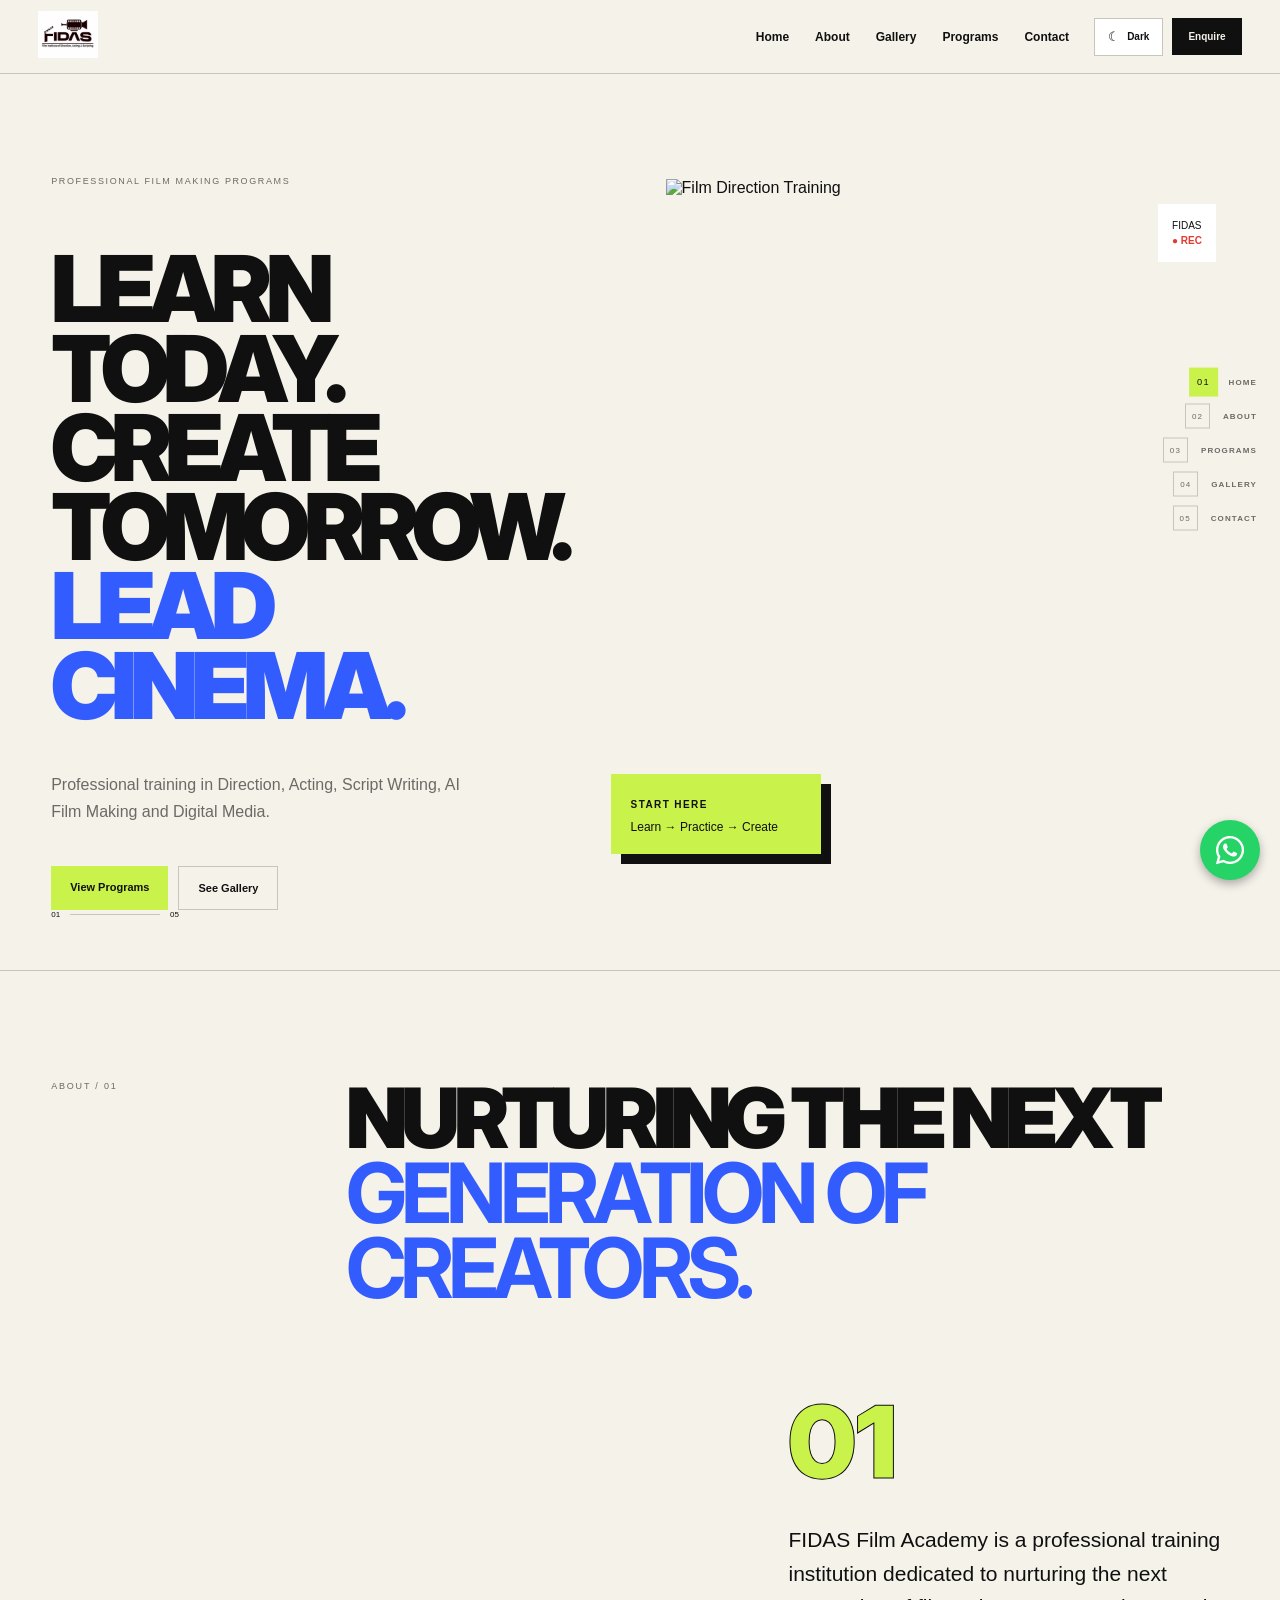
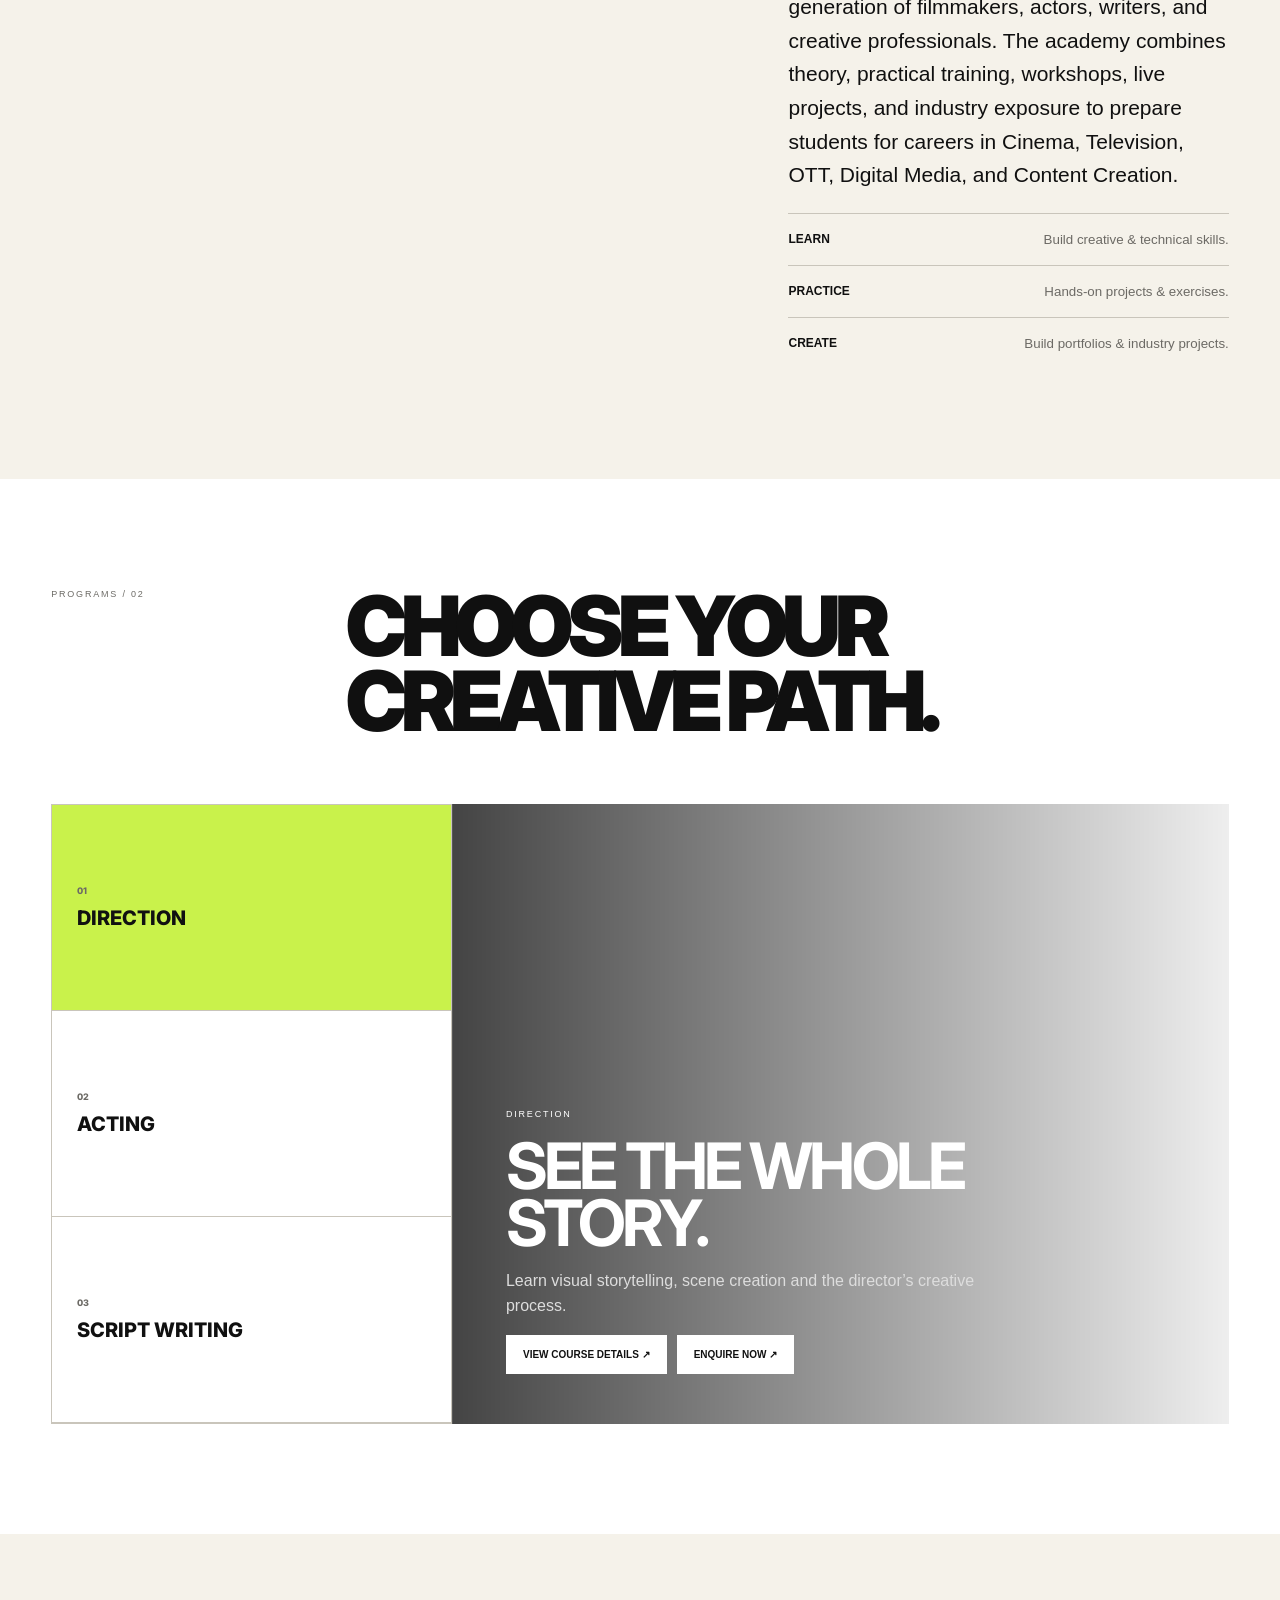
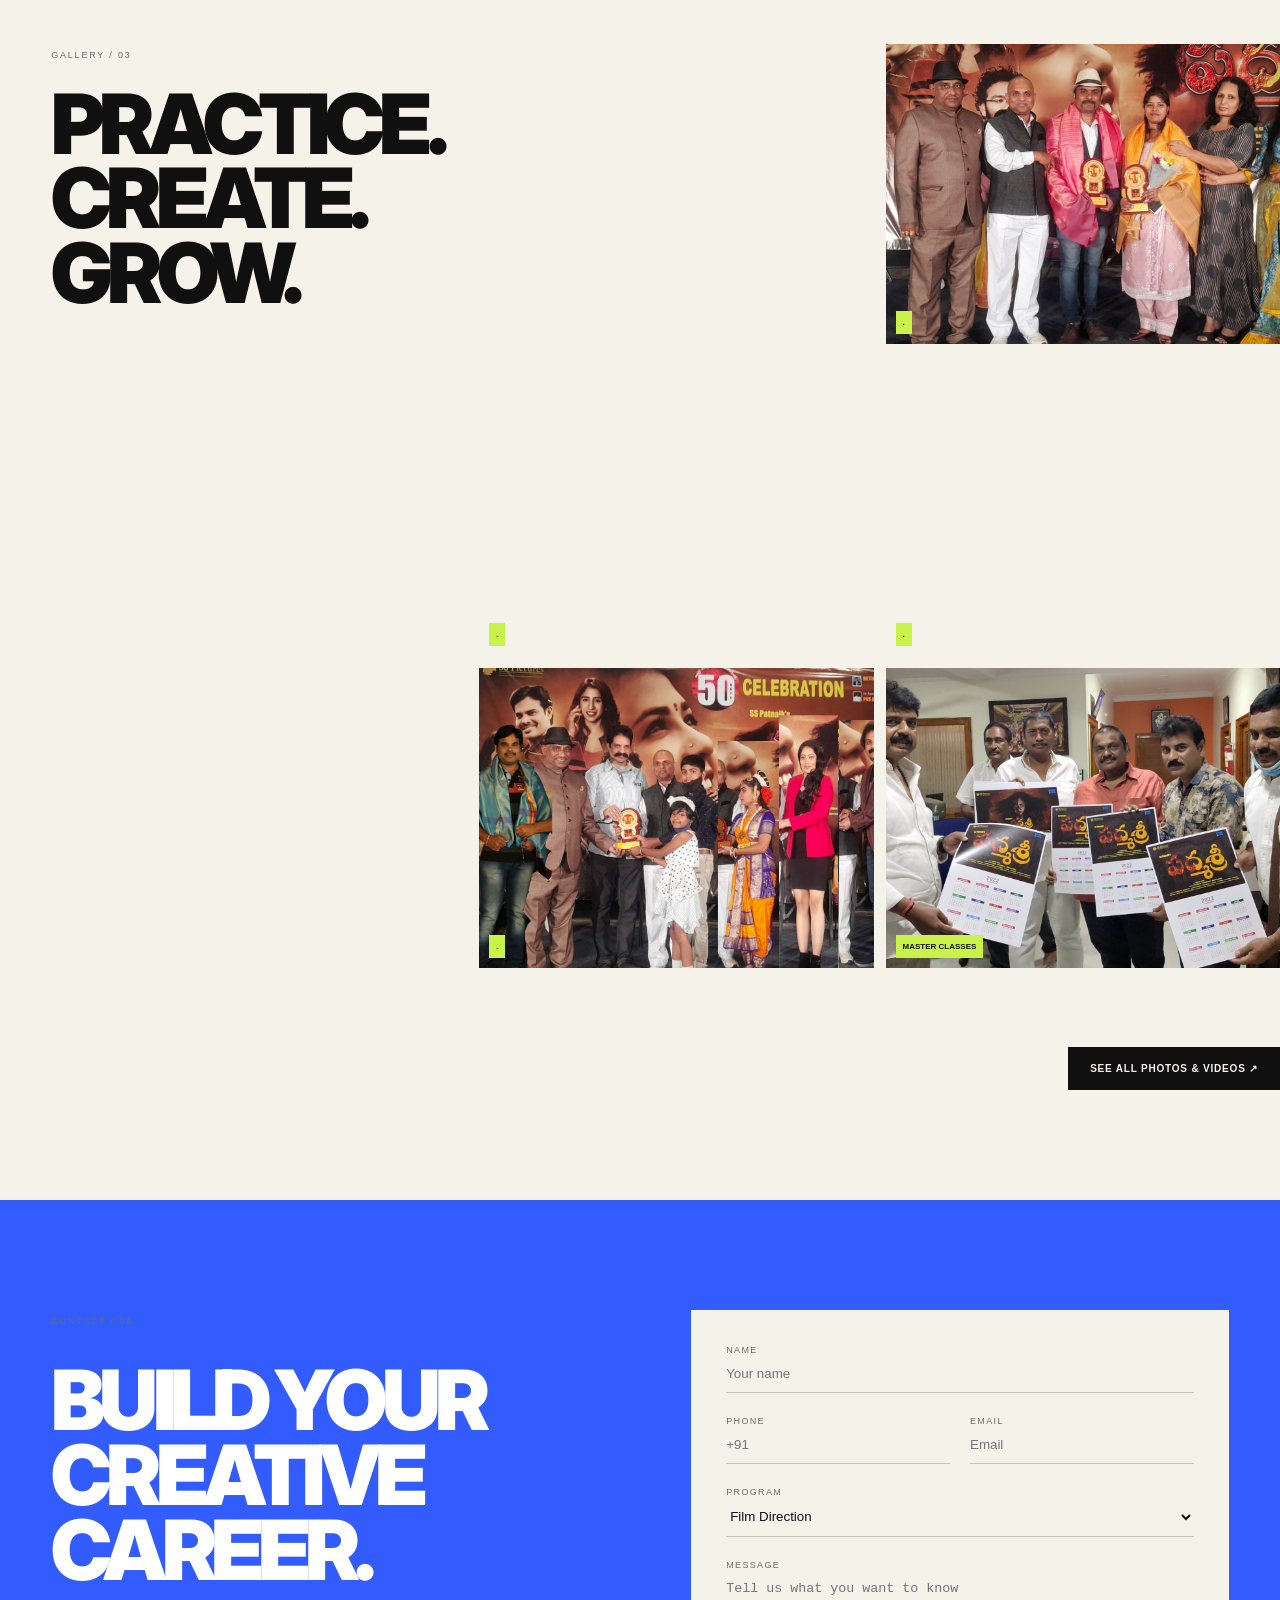
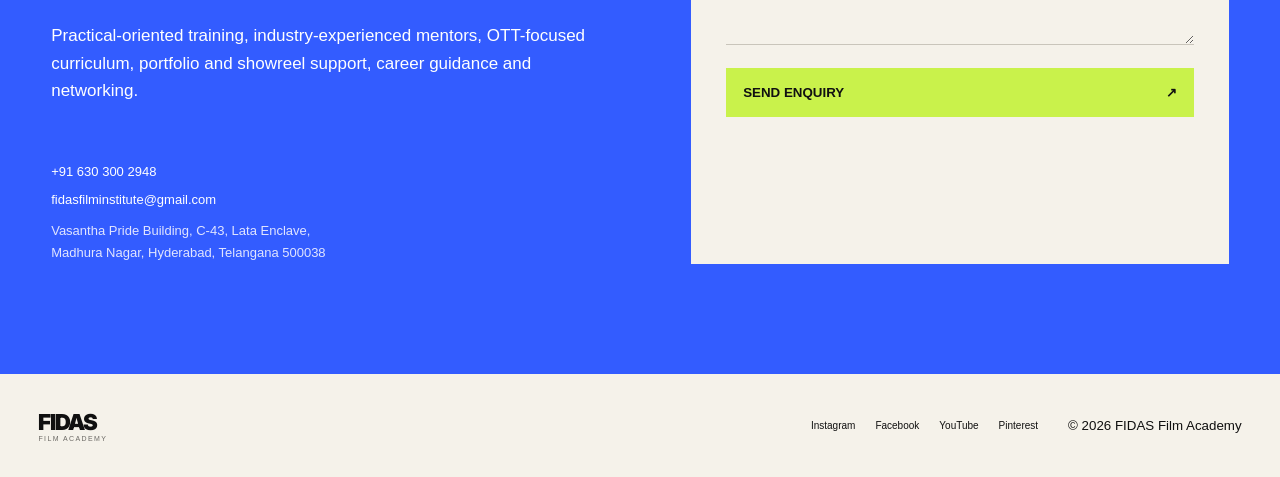
==== index.html @ 0a448991 "Initial commit" ====
<!doctype html>
<html lang="en" data-theme="light">
   <head>
      <meta charset="utf-8">
      <meta name="viewport" content="width=device-width,initial-scale=1">
      <title>FIDAS Film Academy | Professional Film Making Programs</title>
      <link rel="preconnect" href="https://fonts.googleapis.com">
      <link rel="preconnect" href="https://fonts.gstatic.com" crossorigin>
      <link href="https://fonts.googleapis.com/css2?family=Inter:wght@400;500;600;700;800;900&display=swap" rel="stylesheet">
      <link rel="stylesheet" href="style.css">
      <link rel="stylesheet" href="https://cdnjs.cloudflare.com/ajax/libs/font-awesome/6.7.2/css/all.min.css">
   </head>
   <body>
      <div class="scroll-progress" id="scrollProgress"></div>
      <aside class="section-indicator" aria-label="Page sections"><a href="#home" data-section="home"><span>01</span><b>HOME</b></a><a href="#about" data-section="about"><span>02</span><b>ABOUT</b></a><a href="#courses" data-section="courses"><span>03</span><b>PROGRAMS</b></a><a href="#gallery" data-section="gallery"><span>04</span><b>GALLERY</b></a><a href="#contact" data-section="contact"><span>05</span><b>CONTACT</b></a></aside>
      <header>
         <a class="brand" href="#home">
            <img src="./media/logo.jpeg" alt="FIDAS Logo">
         </a>
         <nav><a href="#home">Home</a><a href="#about">About</a><a href="#gallery">Gallery</a><a href="program.html">Programs</a><a href="#contact">Contact</a></nav>
         <div class="actions"><button id="theme"><span id="themeIcon">☾</span><b id="themeText">Dark</b></button><a href="#contact" class="join">Enquire</a><button id="menu">☰</button></div>
      </header>
      <main>
         <section class="hero" id="home">
            <div class="hero-left">
               <div class="tag">PROFESSIONAL FILM MAKING PROGRAMS</div>
               <h1>LEARN TODAY.<br>CREATE TOMORROW.<br><span>LEAD CINEMA.</span></h1>
               <p>Professional training in Direction, Acting, Script Writing, AI Film Making and Digital Media.</p>
               <div class="hero-buttons"><a href="#courses" class="solid">View Programs</a><a href="#gallery" class="outline">See Gallery</a></div>
               <div class="hero-index">
                  <span>01</span>
                  <div></div>
                  <span>05</span>
               </div>
            </div>
            <div class="hero-right">
               <div class="visual-main">
    <img src="./media/g1.jpeg" class="active" alt="Film Direction Training">
    <img src="./media/g2.jpeg" alt="Students Practicing Cinematography">
    <img src="./media/g3.jpeg" alt="FIDAS Film Academy Workshop">
    <img src="./media/g4.jpeg" alt="FIDAS Film Academy Workshop">
    <img src="./media/g5.png" alt="FIDAS Film Academy Workshop">
    <img src="./media/g6.png" alt="FIDAS Film Academy Workshop">
    <img src="./media/g8.jpeg" alt="FIDAS Film Academy Workshop">
    <img src="./media/g9.jpeg" alt="FIDAS Film Academy Workshop">
</div>
               <div class="floating-note"><b>START HERE</b><span>Learn → Practice → Create</span></div>
               <div class="stamp">FIDAS<br><b>● REC</b></div>
            </div>
         </section>
         <section class="about" id="about">
            <div class="about-head">
               <span>ABOUT / 01</span>
               <h2>NURTURING THE NEXT<br><b>GENERATION OF CREATORS.</b></h2>
            </div>
            <div class="about-body">
               <div class="about-img"></div>
               <div class="about-text">
                  <span class="big-num">01</span>
                  <p>FIDAS Film Academy is a professional training institution dedicated to nurturing the next generation of filmmakers, actors, writers, and creative professionals. The academy combines theory, practical training, workshops, live projects, and industry exposure to prepare students for careers in Cinema, Television, OTT, Digital Media, and Content Creation.</p>
                  <div class="principles">
                     <div><b>LEARN</b><small>Build creative & technical skills.</small></div>
                     <div><b>PRACTICE</b><small>Hands-on projects & exercises.</small></div>
                     <div><b>CREATE</b><small>Build portfolios & industry projects.</small></div>
                  </div>
               </div>
            </div>
         </section>
         <section class="courses" id="courses">
            <div class="course-title">
               <span>PROGRAMS / 02</span>
               <h2>CHOOSE YOUR<br>CREATIVE PATH.</h2>
            </div>
            <div class="course-stage">
               <div class="course-nav"><button class="active" data-course="dir"><span>01</span>DIRECTION</button><button data-course="act"><span>02</span>ACTING</button><button data-course="scr"><span>03</span>SCRIPT WRITING</button></div>
               <div class="course-view dir" id="courseView">
                  <div class="course-info">
                     <span id="courseLabel">DIRECTION</span>
                     <h3 id="courseHeadline">SEE THE WHOLE<br>STORY.</h3>
                     <p id="courseCopy">Learn visual storytelling, scene creation and the director’s creative process.</p>
                     <div class="course-actions"><a id="detailsBtn" href="program.html?course=dir">VIEW COURSE DETAILS ↗</a><a href="#contact">ENQUIRE NOW ↗</a></div>
                  </div>
               </div>
            </div>
         </section>
         <section class="gallery" id="gallery">
            <div class="gallery-head">
               <span>GALLERY / 03</span>
               <h2>PRACTICE.<br>CREATE.<br>GROW.</h2>
            </div>
            <div class="gallery-grid"><a class="g g1" href="gallery.html#live-practicals"><span>.</span></a><a class="g g2" href="gallery.html#camera-exercises"><span>.</span></a><a class="g g3" href="gallery.html#short-film"><span>.</span></a><a class="g g4" href="gallery.html#storyboarding"><span>.</span></a><a class="g g5" href="gallery.html#master-classes"><span>MASTER CLASSES</span></a></div>
            <div class="gallery-seeall"><a href="gallery.html">SEE ALL PHOTOS & VIDEOS ↗</a></div>
         </section>
         <section class="contact" id="contact">
            <div class="contact-left">
               <span>CONTACT / 04</span>
               <h2>BUILD YOUR<br>CREATIVE CAREER.</h2>
               <p>Practical-oriented training, industry-experienced mentors, OTT-focused curriculum, portfolio and showreel support, career guidance and networking.</p>
               <div class="contact-data">
                  <a href="tel:+916303002948">+91 630 300 2948</a><a href="mailto:fidasfilminstitute@gmail.com">fidasfilminstitute@gmail.com</a>
                  <address>Vasantha Pride Building, C-43, Lata Enclave,<br>Madhura Nagar, Hyderabad, Telangana 500038</address>
               </div>
            </div>
            <div class="form-card">
               <form id="form">
                  <label>NAME<input name="name" required placeholder="Your name"></label>
                  <div class="row">
                     <label>PHONE<input name="phone" required placeholder="+91"></label>
                     <label>EMAIL<input name="email" type="email" required placeholder="Email"></label></div>
                  <label>
                     PROGRAM
                     <select name="course">
                        <option>Film Direction</option>
                        <option>Acting</option>
                        <option>Script Writing</option>
                        <option>AI Film Making</option>
                     </select>
                  </label>
                  <label>MESSAGE<textarea name="message" placeholder="Tell us what you want to know"></textarea>
                  </label><button>SEND ENQUIRY <span>↗</span></button>
               </form>
            </div>
         </section>
      </main>
      <footer>
         <div class="brand"><span>FIDAS</span><small>FILM ACADEMY</small></div>
         <div class="social"><a target="_blank" href="https://www.instagram.com/fidasfilminstitute/">Instagram</a><a target="_blank" href="https://www.facebook.com/fidasfilminstitute">Facebook</a><a target="_blank" href="https://www.youtube.com/@fidasfilminstitute">YouTube</a><a target="_blank" href="https://in.pinterest.com/fidasfilmacademy/">Pinterest</a></div>
         <small>© 2026 FIDAS Film Academy</small>
      </footer>
      <a class="wa"
   target="_blank"
   href="https://wa.me/916303002948?text=Hi%20FIDAS%20Film%20Institute%2C%20I%20would%20like%20to%20know%20more%20about%20your%20courses.">
    <i class="fa-brands fa-whatsapp"></i>
</a>
      <div class="course-modal" id="courseModal">
         <div class="course-modal-card">
            <button class="course-modal-close" type="button">×</button>
            <div class="course-modal-head">
               <span id="modalProgram">FLAGSHIP PROGRAM</span>
               <h3 id="modalTitle">Professional Certificate Course in Film Direction</h3>
            </div>
            <div class="course-detail-grid">
               <div>
                  <h4>COURSE HIGHLIGHTS</h4>
                  <ul id="modalHighlights"></ul>
               </div>
               <div>
                  <h4>SKILLS COVERED</h4>
                  <ul id="modalSkills"></ul>
               </div>
               <div>
                  <h4>CAREER OPPORTUNITIES</h4>
                  <ul id="modalCareers"></ul>
               </div>
            </div>
         </div>
      </div>
      <div class="lightbox">
         <button>×</button>
         <div></div>
      </div>
      <script src="app.js"></script>
   </body>
</html>

<div class="course-modal" id="courseModal">
   <div class="course-modal-card">
      <button class="course-modal-close" type="button">×</button>
      <div class="course-modal-head">
         <span id="modalProgram">FLAGSHIP PROGRAM</span>
         <h3 id="modalTitle">Professional Certificate Course in Film Direction</h3>
      </div>
      <div class="course-detail-grid">
         <div>
            <h4>COURSE HIGHLIGHTS</h4>
            <ul id="modalHighlights"></ul>
         </div>
         <div>
            <h4>SKILLS COVERED</h4>
            <ul id="modalSkills"></ul>
         </div>
         <div>
            <h4>CAREER OPPORTUNITIES</h4>
            <ul id="modalCareers"></ul>
         </div>
      </div>
   </div>
</div>
<div class="lightbox">
   <button>×</button>
   <div></div>
</div>
<script src="app.js"></script></body></html>
---- style.css ----
:root {
	--bg: #f5f2ea;
	--card: #fff;
	--ink: #101010;
	--soft: #6c6a65;
	--line: #c9c5bb;
	--lime: #c9f24b;
	--blue: #335cff;
	--shadow: #0002
}

html[data-theme="dark"] {
	--bg: #0c0d10;
	--card: #17191e;
	--ink: #f5f3ed;
	--soft: #a3a6ae;
	--line: #353840;
	--lime: #c9f24b;
	--blue: #7390ff;
	--shadow: #0008
}

* {
	box-sizing: border-box
}

html {
	scroll-behavior: smooth
}

body {
	margin: 0;
	background: var(--bg);
	color: var(--ink);
	font-family: Inter, sans-serif;
	transition: .35s
}

a {
	color: inherit;
	text-decoration: none
}

header {
	height: 74px;
	position: fixed;
	z-index: 30;
	top: 0;
	left: 0;
	right: 0;
	display: flex;
	align-items: center;
	padding: 0 3vw;
	background: var(--bg);
	border-bottom: 1px solid var(--line)
}

.brand span {
	font-weight: 900;
	font-size: 22px;
	letter-spacing: -.06em
}

.brand small {
	display: block;
	font-size: 7px;
	letter-spacing: .2em;
	color: var(--soft)
}

nav {
	margin-left: auto;
	display: flex;
	gap: 26px;
	font-size: 12px;
	font-weight: 600
}

.actions {
	margin-left: 25px;
	display: flex;
	gap: 9px;
	align-items: center
}

#theme {
	height: 38px;
	padding: 0 13px;
	border: 1px solid var(--line);
	background: var(--card);
	color: var(--ink);
	display: flex;
	gap: 7px;
	align-items: center;
	cursor: pointer
}

#theme b {
	font-size: 10px
}

.join {
	background: var(--ink);
	color: var(--bg);
	padding: 13px 16px;
	font-size: 10px;
	font-weight: 800
}

#menu {
	display: none
}

.hero {
	padding-top: 74px;
	min-height: 100vh;
	display: grid;
	grid-template-columns: 52% 48%
}

.hero-left {
	padding: 8vw 4vw 4vw;
	display: flex;
	flex-direction: column
}

.tag {
	font-size: 9px;
	letter-spacing: .18em;
	color: var(--soft)
}

.hero h1 {
	font-size: clamp(60px, 7.2vw, 116px);
	line-height: .86;
	letter-spacing: -.075em;
	margin: 7vh 0 30px;
	font-weight: 900
}

.hero h1 span {
	color: var(--blue)
}

.hero-left>p {
	font-size: 16px;
	color: var(--soft);
	max-width: 430px;
	line-height: 1.7
}

.hero-buttons {
	display: flex;
	gap: 10px;
	margin-top: 25px
}

.solid,
.outline {
	padding: 15px 19px;
	font-size: 11px;
	font-weight: 800
}

.solid {
	background: var(--lime);
	color: #111
}

.outline {
	border: 1px solid var(--line)
}

.hero-index {
	margin-top: auto;
	display: flex;
	align-items: center;
	gap: 10px;
	font-size: 8px
}

.hero-index div {
	height: 1px;
	width: 90px;
	background: var(--line)
}

.hero-right {
	position: relative;
	padding: 105px 3vw 3vw 0
}

.visual-main{
    position:relative;
    height:100%;
    min-height:620px;
    overflow:hidden;
}

.visual-main img{
    position:absolute;
    inset:0;
    width:100%;
    height:100%;
    object-fit:cover;

    opacity:0;
    transition:opacity 0.5s ease;

    transform:scale(1);
}

.visual-main img.active{
    opacity:1;
    animation:zoom 0.5s linear;
}

@keyframes zoom{
    from{
        transform:scale(1);
    }
    to{
        transform:scale(1);
    }
}

.floating-note {
	position: absolute;
	left: -55px;
	bottom: 13%;
	width: 210px;
	padding: 20px;
	background: var(--lime);
	color: #111;
	box-shadow: 10px 10px 0 var(--ink)
}

.floating-note b {
	font-size: 10px;
	letter-spacing: .14em
}

.floating-note span {
	display: block;
	font-size: 12px;
	margin-top: 8px
}

.stamp {
	position: absolute;
	right: 5vw;
	top: 130px;
	background: var(--card);
	padding: 14px;
	font-size: 10px;
	line-height: 1.5
}

.stamp b {
	color: #e23b2f
}

.about,
.courses,
.gallery,
.contact {
	padding: 110px 4vw
}

.about {
	border-top: 1px solid var(--line)
}

.about-head {
	display: grid;
	grid-template-columns: 25% 75%;
	align-items: start
}

.about-head>span,
.course-title>span,
.gallery-head>span,
.contact-left>span {
	font-size: 9px;
	letter-spacing: .2em;
	color: var(--soft)
}

.about h2,
.course-title h2,
.gallery h2,
.contact h2 {
	font-size: clamp(52px, 6.5vw, 98px);
	line-height: .9;
	letter-spacing: -.07em;
	margin: 0;
	font-weight: 900
}

.about h2 b {
	color: var(--blue)
}

.about-body {
	display: grid;
	grid-template-columns: 1.2fr .8fr;
	gap: 6vw;
	margin-top: 75px
}

.about-img {
	height: 560px;
	background: url("https://images.unsplash.com/photo-1492619375914-88005aa9e8fb?auto=format&fit=crop&w=1300&q=85") center/cover
}

.about-text {
	display: flex;
	flex-direction: column
}

.big-num {
	font-size: 100px;
	font-weight: 900;
	color: var(--lime);
	-webkit-text-stroke: 1px var(--ink)
}

.about-text>p {
	font-size: 21px;
	line-height: 1.6
}

.principles {
	margin-top: auto
}

.principles div {
	padding: 18px 0;
	border-top: 1px solid var(--line);
	display: flex;
	justify-content: space-between
}

.principles b {
	font-size: 12px
}

.principles small {
	color: var(--soft)
}

.courses {
	background: var(--card)
}

.course-title {
	display: grid;
	grid-template-columns: 25% 75%;
	margin-bottom: 65px
}

.course-stage {
	display: grid;
	grid-template-columns: 34% 66%;
	min-height: 620px
}

.course-nav {
	display: flex;
	flex-direction: column;
	border: 1px solid var(--line)
}

.course-nav button {
	flex: 1;
	border: 0;
	border-bottom: 1px solid var(--line);
	background: transparent;
	color: var(--ink);
	text-align: left;
	padding: 25px;
	font-weight: 800;
	font-size: 20px;
	cursor: pointer
}

.course-nav button span {
	display: block;
	font-size: 9px;
	color: var(--soft);
	margin-bottom: 10px
}

.course-nav button.active {
	background: var(--lime);
	color: #111
}

.course-view {
	position: relative;
	background-size: cover;
	background-position: center;
	transition: .4s
}

.course-view.dir {
	background-image: linear-gradient(90deg, #000b, #0001), url("https://images.unsplash.com/photo-1489599849927-2ee91cede3ba?auto=format&fit=crop&w=1300&q=85")
}

.course-view.act {
	background-image: linear-gradient(90deg, #000b, #0001), url("https://images.unsplash.com/photo-1507676184212-d03ab07a01bf?auto=format&fit=crop&w=1300&q=85")
}

.course-view.scr {
	background-image: linear-gradient(90deg, #000b, #0001), url("https://images.unsplash.com/photo-1455390582262-044cdead277a?auto=format&fit=crop&w=1300&q=85")
}

.course-info {
	position: absolute;
	left: 7%;
	bottom: 8%;
	color: white;
	max-width: 520px
}

.course-info>span {
	font-size: 9px;
	letter-spacing: .2em
}

.course-info h3 {
	font-size: clamp(45px, 5vw, 78px);
	line-height: .9;
	letter-spacing: -.06em;
	margin: 16px 0
}

.course-info p {
	line-height: 1.6;
	color: #ddd
}

.course-info a {
	display: inline-block;
	margin-top: 15px;
	background: white;
	color: #111;
	padding: 14px 17px;
	font-size: 10px;
	font-weight: 800
}

.gallery {
	display: grid;
	grid-template-columns: 32% 68%;
	gap: 4vw
}

.gallery-head {
	position: sticky;
	top: 110px;
	align-self: start
}

.gallery h2 {
	margin: 25px 0
}

.gallery-grid {
	display: grid;
	grid-template-columns: 1fr 1fr;
	grid-auto-rows: 300px;
	gap: 12px
}

.g {
	border: 0;
	background-size: cover;
	background-position: center;
	position: relative;
	cursor: pointer
}

.g span {
	position: absolute;
	bottom: 10px;
	left: 10px;
	background: var(--lime);
	color: #111;
	padding: 7px;
	font-size: 8px;
	font-weight: 800
}

.g1 {
	grid-row: span 2;
	background-image: url("./media/g1.jpeg")
}

.g2 {
	background-image: url("./media/g2.jpeg")
}

.g3 {
	background-image: url("./media/g3.jpeg")
}

.g4 {
	background-image: url("./media/g4.jpeg")
}

.g5 {
	background-image: url("./media/g5.png")
}
.g6 {
	background-image: url("./media/g6.png")
}
.g7 {
	background-image: url("./media/g7.png")
}
.g8 {
	background-image: url("./media/g8.jpeg")
}
.g9 {
	background-image: url("./media/g9.jpeg")
}
.g10 {
	background-image: url("./media/g10.jpeg")
}

.contact {
	display: grid;
	grid-template-columns: 1fr 1fr;
	gap: 8vw;
	background: var(--blue);
	color: white
}

.contact h2 {
	margin: 35px 0
}

.contact-left>p {
	font-size: 17px;
	line-height: 1.6
}

.contact-data {
	display: grid;
	gap: 13px;
	margin-top: 60px;
	font-size: 13px
}

.contact-data address {
	font-style: normal;
	line-height: 1.7;
	color: #e1e5ff
}

.form-card {
	background: var(--bg);
	color: var(--ink);
	padding: 35px
}

.form-card form {
	display: grid;
	gap: 23px
}

.form-card label {
	font-size: 9px;
	letter-spacing: .15em;
	color: var(--soft)
}

input,
select,
textarea {
	display: block;
	width: 100%;
	border: 0;
	border-bottom: 1px solid var(--line);
	background: transparent;
	color: var(--ink);
	padding: 11px 0;
	outline: none
}

select option {
	color: #111
}

textarea {
	height: 75px
}

.row {
	display: grid;
	grid-template-columns: 1fr 1fr;
	gap: 20px
}

form button {
	border: 0;
	background: var(--lime);
	color: #111;
	padding: 17px;
	text-align: left;
	font-weight: 800;
	display: flex;
	justify-content: space-between
}

footer {
	padding: 35px 3vw;
	display: grid;
	grid-template-columns: 1fr auto auto;
	align-items: center;
	gap: 30px
}

.social {
	display: flex;
	gap: 20px;
	font-size: 10px
}

.wa {
	position: fixed;
	right: 18px;
	bottom: 18px;
	background: #25d366;
	color: #07180d;
	padding: 14px 18px;
	font-size: 10px;
	font-weight: 800;
	z-index: 40
}

.lightbox {
	display: none;
	position: fixed;
	inset: 0;
	background: #000e;
	z-index: 60;
	place-items: center
}

.lightbox.open {
	display: grid
}

.lightbox div {
	width: 88vw;
	height: 82vh;
	background-size: contain;
	background-repeat: no-repeat;
	background-position: center
}

.lightbox button {
	position: absolute;
	right: 25px;
	top: 15px;
	background: none;
	border: 0;
	color: white;
	font-size: 40px
}

@media(max-width:850px) {
	header {
		height: 66px
	}

	nav {
		display: none;
		position: absolute;
		top: 66px;
		left: 0;
		right: 0;
		background: var(--bg);
		padding: 25px;
		flex-direction: column
	}

	nav.open {
		display: flex
	}

	.join {
		display: none
	}

	#menu {
		display: block;
		border: 0;
		background: none;
		color: var(--ink);
		font-size: 20px
	}

	.hero {
		grid-template-columns: 1fr;
		padding-top: 66px
	}

	.hero-left {
		min-height: 650px;
		padding: 110px 6vw 50px
	}

	.hero-right {
		padding: 0 6vw 70px
	}

	.visual-main {
		min-height: 520px
	}

	.floating-note {
		left: 2vw
	}

	.about,
	.courses,
	.gallery,
	.contact {
		padding: 85px 6vw
	}

	.about-head,
	.course-title {
		grid-template-columns: 1fr;
		gap: 25px
	}

	.about-body {
		grid-template-columns: 1fr
	}

	.about-img {
		height: 430px
	}

	.course-stage {
		grid-template-columns: 1fr
	}

	.course-nav {
		flex-direction: row
	}

	.course-nav button {
		font-size: 12px;
		padding: 15px
	}

	.course-view {
		min-height: 550px
	}

	.gallery {
		grid-template-columns: 1fr
	}

	.gallery-head {
		position: static
	}

	.gallery-grid {
		grid-auto-rows: 230px
	}

	.contact {
		grid-template-columns: 1fr
	}

	.row {
		grid-template-columns: 1fr
	}

	footer {
		grid-template-columns: 1fr
	}

	.social {
		flex-wrap: wrap
	}

	#theme b {
		display: none
	}
}

.course-actions {
	display: flex;
	gap: 10px;
	flex-wrap: wrap;
	margin-top: 15px
}

.course-info .course-actions a,
.course-actions button {
	display: inline-block;
	margin-top: 0;
	background: white;
	color: #111;
	padding: 14px 17px;
	font-size: 10px;
	font-weight: 800;
	border: 0;
	cursor: pointer;
	font-family: inherit
}

.course-actions button {
	background: var(--lime)
}

.course-modal {
	display: none;
	position: fixed;
	inset: 0;
	background: #000c;
	z-index: 80;
	padding: 5vh 5vw;
	overflow: auto
}

.course-modal.open {
	display: grid;
	place-items: center
}

.course-modal-card {
	width: min(1100px, 100%);
	background: var(--card);
	color: var(--ink);
	position: relative;
	padding: 48px;
	box-shadow: 0 24px 80px #0006
}

.course-modal-close {
	position: absolute;
	right: 22px;
	top: 14px;
	border: 0;
	background: none;
	color: var(--ink);
	font-size: 34px;
	cursor: pointer
}

.course-modal-head span {
	font-size: 9px;
	letter-spacing: .2em;
	color: var(--soft)
}

.course-modal-head h3 {
	font-size: clamp(30px, 4vw, 56px);
	line-height: 1;
	letter-spacing: -.05em;
	margin: 14px 0 35px;
	max-width: 850px
}

.course-detail-grid {
	display: grid;
	grid-template-columns: 1.2fr .8fr .8fr;
	gap: 30px
}

.course-detail-grid>div {
	border-top: 1px solid var(--line);
	padding-top: 18px
}

.course-detail-grid h4 {
	font-size: 11px;
	letter-spacing: .15em;
	margin: 0 0 16px
}

.course-detail-grid ul {
	margin: 0;
	padding-left: 18px;
	color: var(--soft);
	font-size: 13px;
	line-height: 1.8
}

.course-detail-grid li::marker {
	color: var(--blue)
}

@media(max-width:850px) {
	.course-modal {
		padding: 3vh 4vw
	}

	.course-modal-card {
		padding: 35px 22px
	}

	.course-detail-grid {
		grid-template-columns: 1fr
	}

	.course-modal-head h3 {
		padding-right: 20px
	}

	.course-actions {
		flex-direction: column;
		align-items: flex-start
	}
}

/* Enhanced navigation, typography and interaction */
body {
	font-family: "Century Gothic", CenturyGothic, AppleGothic, sans-serif
}

h1,
h2,
h3,
.brand span,
.course-nav button,
.big-num {
	font-family: Inter, sans-serif
}

.scroll-progress {
	position: fixed;
	top: 73px;
	left: 0;
	right: 0;
	height: 3px;
	background: var(--blue);
	transform: scaleX(0);
	transform-origin: left;
	z-index: 55;
	transition: transform .08s linear
}

.section-indicator {
	position: fixed;
	right: 18px;
	top: 50%;
	transform: translateY(-50%);
	z-index: 45;
	display: grid;
	gap: 9px
}

.section-indicator a {
	display: flex;
	align-items: center;
	justify-content: flex-end;
	gap: 8px;
	font-size: 8px;
	letter-spacing: .14em;
	color: var(--soft);
	transition: .3s
}

.section-indicator a span {
	width: 25px;
	height: 25px;
	border: 1px solid var(--line);
	display: grid;
	place-items: center;
	background: var(--bg);
	transition: .3s
}

.section-indicator a b {
	opacity: 0;
	transform: translateX(8px);
	transition: .3s;
	background: var(--bg);
	padding: 5px
}

.section-indicator a:hover b,
.section-indicator a.active b {
	opacity: 1;
	transform: none
}

.section-indicator a.active span {
	background: var(--lime);
	color: #111;
	border-color: var(--lime);
	transform: scale(1.15)
}

.course-nav button,
.principles div,
.g,
.form-card {
	transition: transform .35s ease, box-shadow .35s ease, border-color .35s ease
}

.course-nav button:hover {
	transform: translateX(8px);
	background: var(--card);
	box-shadow: 8px 8px 0 var(--lime)
}

.principles div:hover {
	transform: translateX(10px);
	padding-left: 12px;
	border-color: var(--blue)
}

.g {
	overflow: hidden;
	position: relative
}

.g:before {
	content: "";
	position: absolute;
	inset: 0;
	background: linear-gradient(120deg, transparent 30%, #fff3 50%, transparent 70%);
	transform: translateX(-120%);
	transition: .7s
}

.g:hover:before {
	transform: translateX(120%)
}

.g:hover {
	transform: translateY(-8px) scale(1.015);
	box-shadow: 0 24px 45px var(--shadow)
}

.g span {
	transition: .3s
}

.g:hover span {
	transform: translateY(-5px)
}

.course-view {
	overflow: hidden
}

.course-view:after {
	content: "";
	position: absolute;
	inset: 0;
	border: 1px solid transparent;
	pointer-events: none;
	transition: .4s
}

.course-view:hover:after {
	inset: 12px;
	border-color: #ffffff66
}

.form-card:hover {
	transform: translateY(-6px);
	box-shadow: 18px 18px 0 #0002
}

@media(max-width:850px) {
	.section-indicator {
		display: none
	}

	.scroll-progress {
		top: 65px
	}
}

.gallery-seeall {
	grid-column: 2;
	margin-top: 28px;
	display: flex;
	justify-content: flex-end
}

.gallery-seeall a {
	background: var(--ink);
	color: var(--bg);
	padding: 16px 22px;
	font-size: 10px;
	font-weight: 800;
	letter-spacing: .08em;
	transition: .3s
}

.gallery-seeall a:hover {
	transform: translateY(-5px);
	box-shadow: 9px 9px 0 var(--lime)
}

@media(max-width:850px) {
	.gallery-seeall {
		grid-column: 1;
		justify-content: flex-start
	}
}
.wa {
    position: fixed;
    bottom: 20px;
    right: 20px;
    width: 60px;
    height: 60px;
    background: #25D366;
    color: #fff;
    border-radius: 50%;
    display: flex;
    align-items: center;
    justify-content: center;
    font-size: 32px;
    text-decoration: none;
    box-shadow: 0 4px 10px rgba(0,0,0,.3);
    z-index: 9999;
    transition: .3s;
}

.wa:hover {
    transform: scale(1.1);
    background: #1ebe5d;
}
.brand img{
    width: 60px;      /* Adjust as needed */
    height: 60px;
    object-fit: contain;
}
.video-slider{
    display:flex;
    gap:24px;
    overflow-x:auto;
    scroll-snap-type:x mandatory;
    padding:10px 0;
    scrollbar-width:none;
}

.video-slider::-webkit-scrollbar{
    display:none;
}

.video-slider video{
    flex:0 0 380px;
    height:230px;
    border-radius:18px;
    object-fit:cover;
    scroll-snap-align:center;
    cursor:pointer;
    box-shadow:0 15px 35px rgba(0,0,0,.2);
}
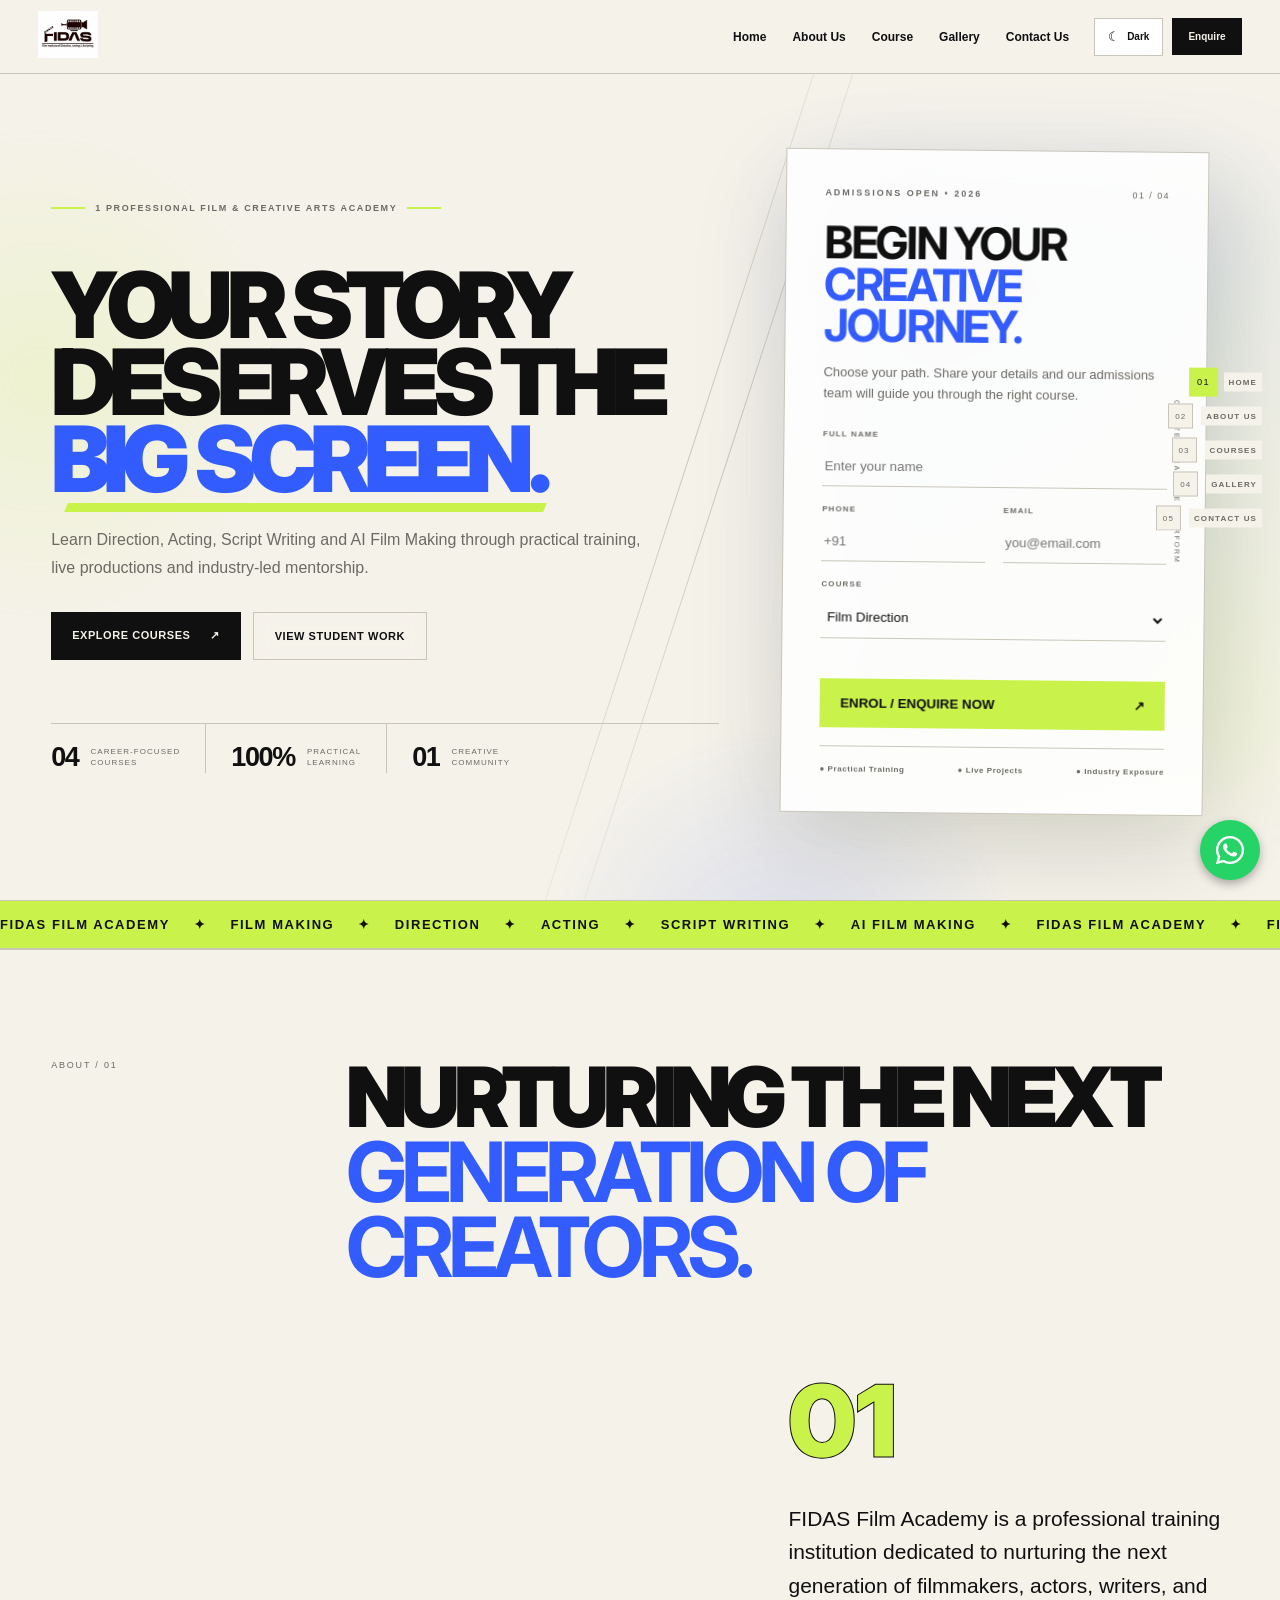
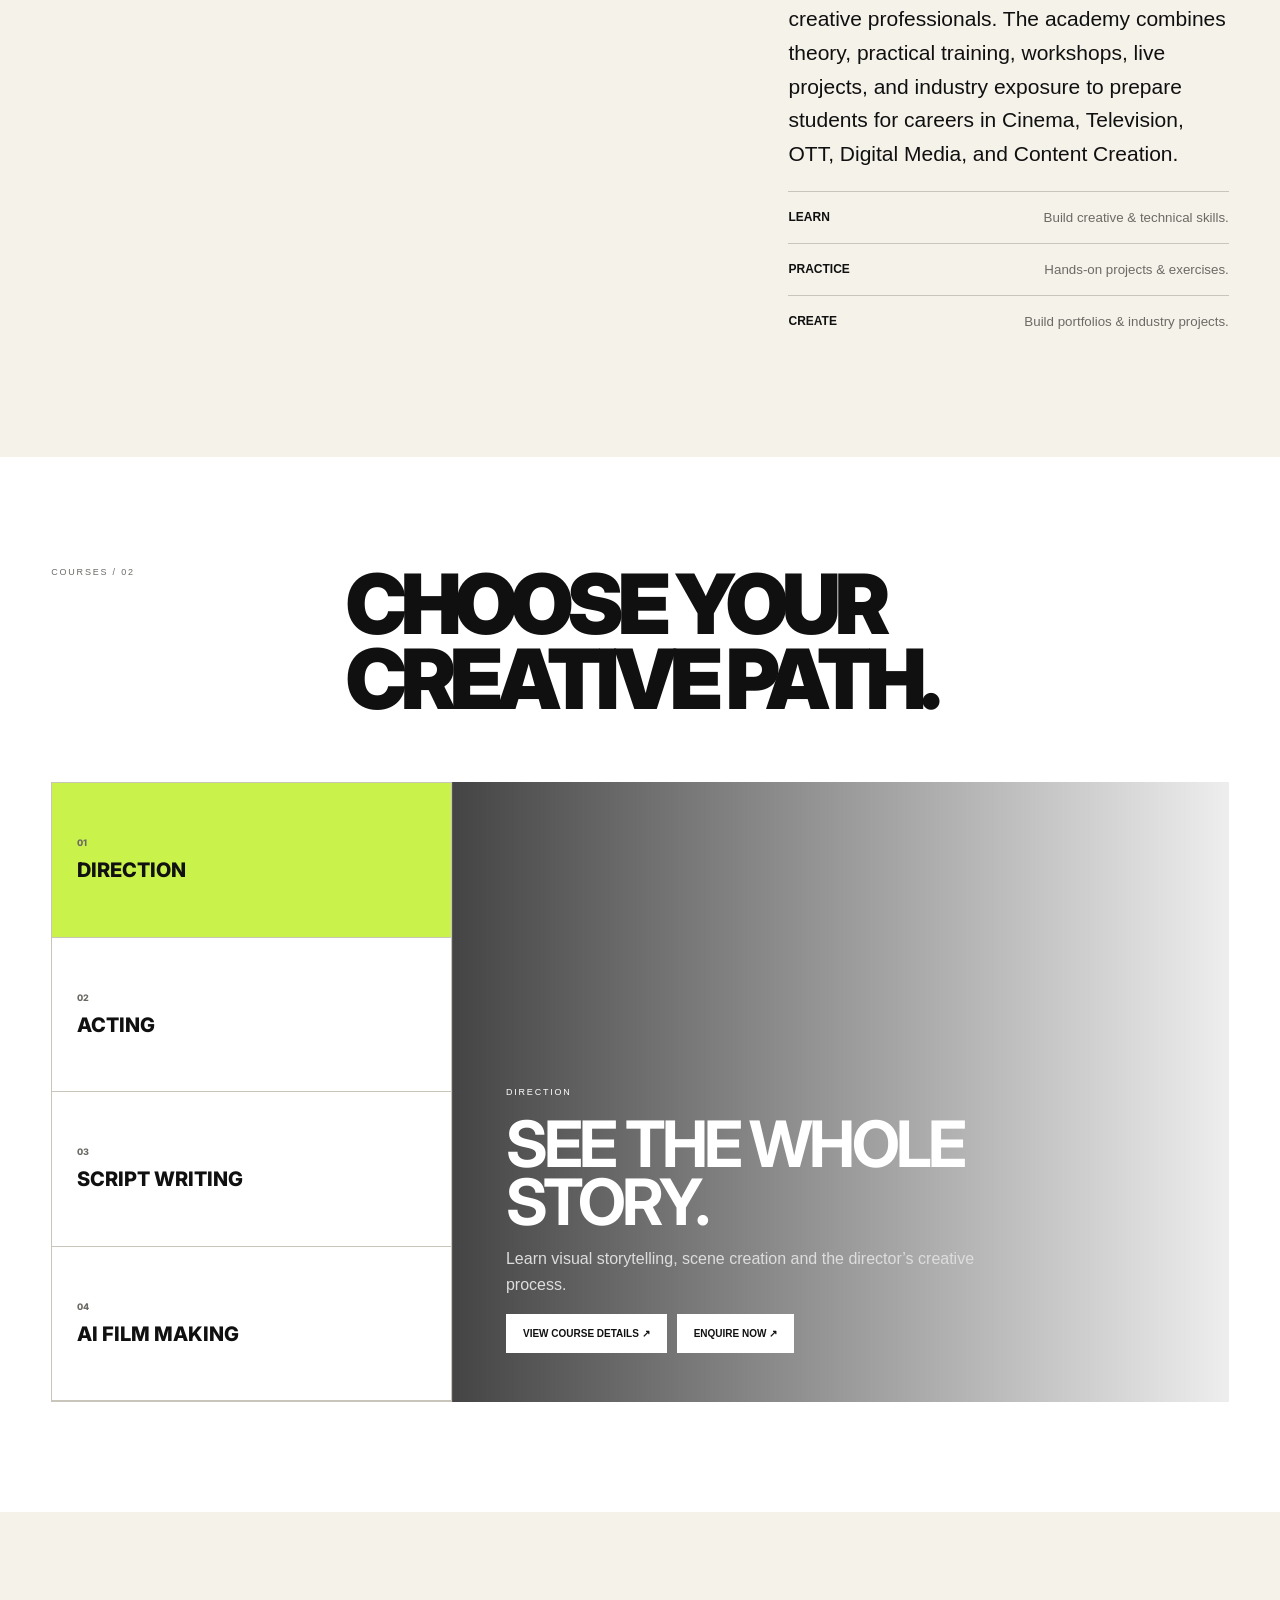
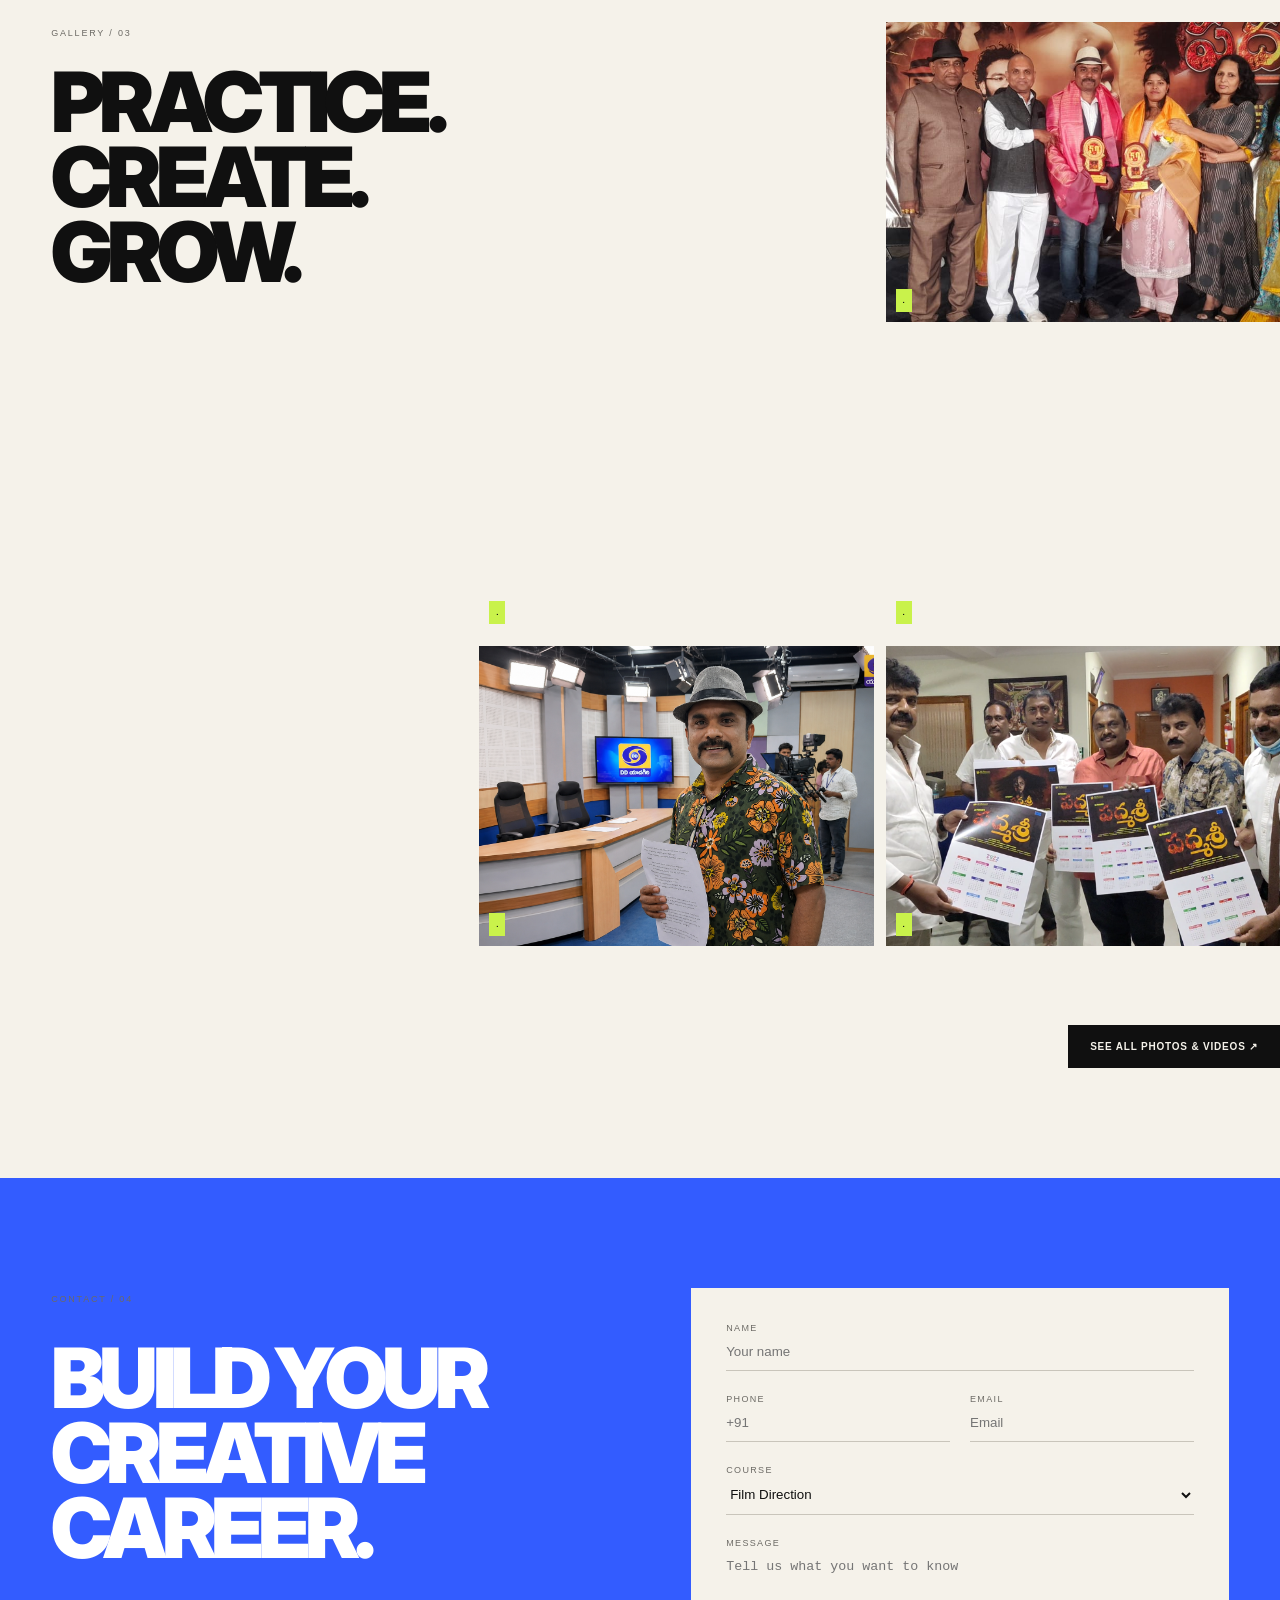
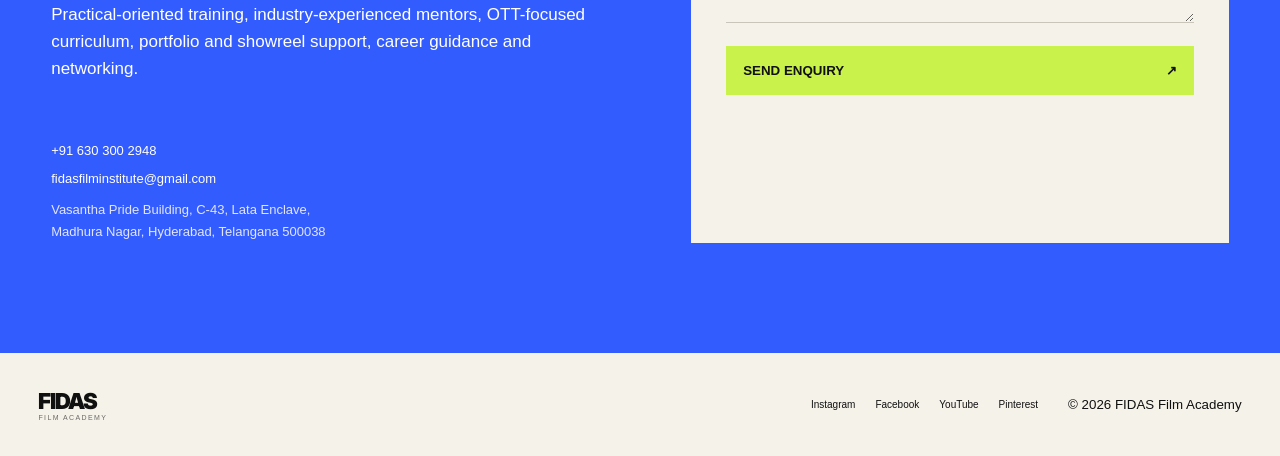
==== commit e29c2ab7: "after creating seperate page updates and font size & colour corrections" ====
--- a/index.html
+++ b/index.html
@@ -1,193 +1,259 @@
 <!doctype html>
 <html lang="en" data-theme="light">
-   <head>
-      <meta charset="utf-8">
-      <meta name="viewport" content="width=device-width,initial-scale=1">
-      <title>FIDAS Film Academy | Professional Film Making Programs</title>
-      <link rel="preconnect" href="https://fonts.googleapis.com">
-      <link rel="preconnect" href="https://fonts.gstatic.com" crossorigin>
-      <link href="https://fonts.googleapis.com/css2?family=Inter:wght@400;500;600;700;800;900&display=swap" rel="stylesheet">
-      <link rel="stylesheet" href="style.css">
-      <link rel="stylesheet" href="https://cdnjs.cloudflare.com/ajax/libs/font-awesome/6.7.2/css/all.min.css">
-   </head>
-   <body>
-      <div class="scroll-progress" id="scrollProgress"></div>
-      <aside class="section-indicator" aria-label="Page sections"><a href="#home" data-section="home"><span>01</span><b>HOME</b></a><a href="#about" data-section="about"><span>02</span><b>ABOUT</b></a><a href="#courses" data-section="courses"><span>03</span><b>PROGRAMS</b></a><a href="#gallery" data-section="gallery"><span>04</span><b>GALLERY</b></a><a href="#contact" data-section="contact"><span>05</span><b>CONTACT</b></a></aside>
-      <header>
-         <a class="brand" href="#home">
+
+<head>
+    <meta charset="utf-8">
+    <meta name="viewport" content="width=device-width,initial-scale=1">
+    <title>FIDAS Film Academy | Professional Film Making Programs</title>
+    <link rel="preconnect" href="https://fonts.googleapis.com">
+    <link rel="preconnect" href="https://fonts.gstatic.com" crossorigin>
+    <link href="https://fonts.googleapis.com/css2?family=Inter:wght@400;500;600;700;800;900&display=swap" rel="stylesheet">
+    <link rel="stylesheet" href="style.css">
+    <link rel="stylesheet" href="https://cdnjs.cloudflare.com/ajax/libs/font-awesome/6.7.2/css/all.min.css">
+</head>
+
+<body>
+    <div class="scroll-progress" id="scrollProgress"></div>
+    <aside class="section-indicator" aria-label="Page sections">
+      <a href="#home" data-section="home">
+      <span>01</span><b>HOME</b></a>
+      <a href="#about" data-section="about"><span>02</span><b>ABOUT US</b></a>
+      <a href="#courses" data-section="courses"><span>03</span><b>COURSES</b></a>
+      <a href="#gallery" data-section="gallery"><span>04</span><b>GALLERY</b></a>
+        <a
+        href="#contact" data-section="contact"><span>05</span><b>CONTACT US</b></a>
+    </aside>
+    <header>
+        <a class="brand" href="#home">
             <img src="./media/logo.jpeg" alt="FIDAS Logo">
-         </a>
-         <nav><a href="#home">Home</a><a href="#about">About</a><a href="#gallery">Gallery</a><a href="program.html">Programs</a><a href="#contact">Contact</a></nav>
-         <div class="actions"><button id="theme"><span id="themeIcon">☾</span><b id="themeText">Dark</b></button><a href="#contact" class="join">Enquire</a><button id="menu">☰</button></div>
-      </header>
-      <main>
-         <section class="hero" id="home">
-            <div class="hero-left">
-               <div class="tag">PROFESSIONAL FILM MAKING PROGRAMS</div>
-               <h1>LEARN TODAY.<br>CREATE TOMORROW.<br><span>LEAD CINEMA.</span></h1>
-               <p>Professional training in Direction, Acting, Script Writing, AI Film Making and Digital Media.</p>
-               <div class="hero-buttons"><a href="#courses" class="solid">View Programs</a><a href="#gallery" class="outline">See Gallery</a></div>
-               <div class="hero-index">
-                  <span>01</span>
-                  <div></div>
-                  <span>05</span>
-               </div>
-            </div>
-            <div class="hero-right">
-               <div class="visual-main">
-    <img src="./media/g1.jpeg" class="active" alt="Film Direction Training">
-    <img src="./media/g2.jpeg" alt="Students Practicing Cinematography">
-    <img src="./media/g3.jpeg" alt="FIDAS Film Academy Workshop">
-    <img src="./media/g4.jpeg" alt="FIDAS Film Academy Workshop">
-    <img src="./media/g5.png" alt="FIDAS Film Academy Workshop">
-    <img src="./media/g6.png" alt="FIDAS Film Academy Workshop">
-    <img src="./media/g8.jpeg" alt="FIDAS Film Academy Workshop">
-    <img src="./media/g9.jpeg" alt="FIDAS Film Academy Workshop">
-</div>
-               <div class="floating-note"><b>START HERE</b><span>Learn → Practice → Create</span></div>
-               <div class="stamp">FIDAS<br><b>● REC</b></div>
-            </div>
-         </section>
-         <section class="about" id="about">
+        </a>
+        <nav><a href="#home">Home</a><a href="about.html">About Us</a><a href="course.html">Course</a><a href="gallery.html">Gallery</a><a href="#contact">Contact Us</a></nav>
+        <div class="actions">
+            <button id="theme"><span id="themeIcon">☾</span><b id="themeText">Dark</b></button><a href="#contact" class="join">Enquire</a>
+            <button id="menu">☰</button>
+        </div>
+    </header>
+    <main>
+        <section class="hero hero-cinematic" id="home">
+            <div class="hero-atmosphere" aria-hidden="true">
+                <span class="orb orb-one"></span><span class="orb orb-two"></span>
+                <span class="film-line film-line-one"></span><span class="film-line film-line-two"></span>
+            </div>
+            <div class="hero-copy">
+                <div class="tag hero-eyebrow"><span></span>1 PROFESSIONAL FILM & CREATIVE ARTS ACADEMY<span></span></div>
+                <h1>
+                  YOUR STORY<br>DESERVES THE<br><span>BIG SCREEN.</span>
+               </h1>
+                <p>Learn Direction, Acting, Script Writing and AI Film Making through practical training, live productions and industry-led mentorship.</p>
+                <div class="hero-buttons"><a href="#courses" class="solid">EXPLORE COURSES <b>↗</b></a><a href="gallery.html" class="outline">VIEW STUDENT WORK</a></div>
+                <div class="hero-proof">
+                    <div><strong>04</strong><span>CAREER-FOCUSED<br>COURSES</span></div>
+                    <div><strong>100%</strong><span>PRACTICAL<br>LEARNING</span></div>
+                    <div><strong>01</strong><span>CREATIVE<br>COMMUNITY</span></div>
+                </div>
+            </div>
+            <div class="hero-form-stage">
+                <div class="hero-form-glow"></div>
+                <div class="hero-enrol-card">
+                    <div class="enrol-top">
+                        <div class="enrol-kicker">ADMISSIONS OPEN • 2026</div><span class="enrol-number">01 / 04</span></div>
+                    <h2>BEGIN YOUR<br><span>CREATIVE JOURNEY.</span></h2>
+                    <p>Choose your path. Share your details and our admissions team will guide you through the right course.</p>
+                    <form id="heroForm" class="hero-form">
+                        <label>FULL NAME
+                            <input name="name" required placeholder="Enter your name">
+                        </label>
+                        <div class="row">
+                            <label>PHONE
+                                <input name="phone" required placeholder="+91">
+                            </label>
+                            <label>EMAIL
+                                <input name="email" type="email" required placeholder="you@email.com">
+                            </label>
+                        </div>
+                        <label>COURSE
+                            <select name="course">
+                                <option>Film Direction</option>
+                                <option>Acting</option>
+                                <option>Script Writing</option>
+                                <option>AI Film Making</option>
+                            </select>
+                        </label>
+                        <button type="submit">ENROL / ENQUIRE NOW <span>↗</span></button>
+                    </form>
+                    <div class="enrol-foot"><span>● Practical Training</span><span>● Live Projects</span><span>● Industry Exposure</span></div>
+                </div>
+                <div class="hero-side-word" aria-hidden="true">CREATE • PRACTICE • PERFORM</div>
+            </div>
+        </section>
+        <div class="marquee" aria-label="FIDAS courses">
+            <div class="marquee-track"><span>FIDAS FILM ACADEMY</span><i>✦</i><span>FILM MAKING</span><i>✦</i><span>DIRECTION</span><i>✦</i><span>ACTING</span><i>✦</i><span>SCRIPT WRITING</span><i>✦</i><span>AI FILM MAKING</span><i>✦</i><span>FIDAS FILM ACADEMY</span><i>✦</i><span>FILM MAKING</span><i>✦</i><span>DIRECTION</span><i>✦</i><span>ACTING</span><i>✦</i><span>SCRIPT WRITING</span><i>✦</i><span>AI FILM MAKING</span><i>✦</i></div>
+        </div>
+        <section class="about" id="about">
             <div class="about-head">
-               <span>ABOUT / 01</span>
-               <h2>NURTURING THE NEXT<br><b>GENERATION OF CREATORS.</b></h2>
+                <span>ABOUT / 01</span>
+                <h2>NURTURING THE NEXT<br><b>GENERATION OF CREATORS.</b></h2>
             </div>
             <div class="about-body">
-               <div class="about-img"></div>
-               <div class="about-text">
-                  <span class="big-num">01</span>
-                  <p>FIDAS Film Academy is a professional training institution dedicated to nurturing the next generation of filmmakers, actors, writers, and creative professionals. The academy combines theory, practical training, workshops, live projects, and industry exposure to prepare students for careers in Cinema, Television, OTT, Digital Media, and Content Creation.</p>
-                  <div class="principles">
-                     <div><b>LEARN</b><small>Build creative & technical skills.</small></div>
-                     <div><b>PRACTICE</b><small>Hands-on projects & exercises.</small></div>
-                     <div><b>CREATE</b><small>Build portfolios & industry projects.</small></div>
-                  </div>
-               </div>
-            </div>
-         </section>
-         <section class="courses" id="courses">
+                <div class="about-img"></div>
+                <div class="about-text">
+                    <span class="big-num">01</span>
+                    <p>FIDAS Film Academy is a professional training institution dedicated to nurturing the next generation of filmmakers, actors, writers, and creative professionals. The academy combines theory, practical training, workshops, live projects,
+                        and industry exposure to prepare students for careers in Cinema, Television, OTT, Digital Media, and Content Creation.</p>
+                    <div class="principles">
+                        <div><b>LEARN</b><small>Build creative & technical skills.</small></div>
+                        <div><b>PRACTICE</b><small>Hands-on projects & exercises.</small></div>
+                        <div><b>CREATE</b><small>Build portfolios & industry projects.</small></div>
+                    </div>
+                </div>
+            </div>
+        </section>
+        <section class="courses" id="courses">
             <div class="course-title">
-               <span>PROGRAMS / 02</span>
-               <h2>CHOOSE YOUR<br>CREATIVE PATH.</h2>
+                <span>COURSES / 02</span>
+                <h2>CHOOSE YOUR<br>CREATIVE PATH.</h2>
             </div>
             <div class="course-stage">
-               <div class="course-nav"><button class="active" data-course="dir"><span>01</span>DIRECTION</button><button data-course="act"><span>02</span>ACTING</button><button data-course="scr"><span>03</span>SCRIPT WRITING</button></div>
-               <div class="course-view dir" id="courseView">
-                  <div class="course-info">
-                     <span id="courseLabel">DIRECTION</span>
-                     <h3 id="courseHeadline">SEE THE WHOLE<br>STORY.</h3>
-                     <p id="courseCopy">Learn visual storytelling, scene creation and the director’s creative process.</p>
-                     <div class="course-actions"><a id="detailsBtn" href="program.html?course=dir">VIEW COURSE DETAILS ↗</a><a href="#contact">ENQUIRE NOW ↗</a></div>
-                  </div>
-               </div>
-            </div>
-         </section>
-         <section class="gallery" id="gallery">
+                <div class="course-nav">
+                    <button class="active" data-course="dir"><span>01</span>DIRECTION</button>
+                    <button data-course="act"><span>02</span>ACTING</button>
+                    <button data-course="scr"><span>03</span>SCRIPT WRITING</button>
+                    <button data-course="ai"><span>04</span>AI FILM MAKING</button>
+                </div>
+                <div class="course-view dir" id="courseView">
+                    <div class="course-info">
+                        <span id="courseLabel">DIRECTION</span>
+                        <h3 id="courseHeadline">SEE THE WHOLE<br>STORY.</h3>
+                        <p id="courseCopy">Learn visual storytelling, scene creation and the director’s creative process.</p>
+                        <div class="course-actions"><a id="detailsBtn" href="course.html?course=dir">VIEW COURSE DETAILS ↗</a><a href="#contact">ENQUIRE NOW ↗</a></div>
+                    </div>
+                </div>
+            </div>
+        </section>
+        <section class="gallery" id="gallery">
             <div class="gallery-head">
-               <span>GALLERY / 03</span>
-               <h2>PRACTICE.<br>CREATE.<br>GROW.</h2>
-            </div>
-            <div class="gallery-grid"><a class="g g1" href="gallery.html#live-practicals"><span>.</span></a><a class="g g2" href="gallery.html#camera-exercises"><span>.</span></a><a class="g g3" href="gallery.html#short-film"><span>.</span></a><a class="g g4" href="gallery.html#storyboarding"><span>.</span></a><a class="g g5" href="gallery.html#master-classes"><span>MASTER CLASSES</span></a></div>
+                <span>GALLERY / 03</span>
+                <h2>PRACTICE.<br>CREATE.<br>GROW.</h2>
+            </div>
+            <div class="gallery-grid">
+                <a class="g g1" href="gallery.html#live-practicals"><span>.</span></a>
+                <a class="g g2" href="gallery.html#camera-exercises"><span>.</span></a>
+                <a class="g g3" href="gallery.html#short-film"><span>.</span></a>
+                <a class="g g6" href="gallery.html#storyboarding"><span>.</span></a>
+                <a class="g g5" href="gallery.html#master-classes"><span>.</span></a></div>
             <div class="gallery-seeall"><a href="gallery.html">SEE ALL PHOTOS & VIDEOS ↗</a></div>
-         </section>
-         <section class="contact" id="contact">
+        </section>
+        <section class="contact" id="contact">
             <div class="contact-left">
-               <span>CONTACT / 04</span>
-               <h2>BUILD YOUR<br>CREATIVE CAREER.</h2>
-               <p>Practical-oriented training, industry-experienced mentors, OTT-focused curriculum, portfolio and showreel support, career guidance and networking.</p>
-               <div class="contact-data">
-                  <a href="tel:+916303002948">+91 630 300 2948</a><a href="mailto:fidasfilminstitute@gmail.com">fidasfilminstitute@gmail.com</a>
-                  <address>Vasantha Pride Building, C-43, Lata Enclave,<br>Madhura Nagar, Hyderabad, Telangana 500038</address>
-               </div>
+                <span>CONTACT / 04</span>
+                <h2>BUILD YOUR<br>CREATIVE CAREER.</h2>
+                <p>Practical-oriented training, industry-experienced mentors, OTT-focused curriculum, portfolio and showreel support, career guidance and networking.</p>
+                <div class="contact-data">
+                    <a href="tel:+916303002948">+91 630 300 2948</a><a href="mailto:fidasfilminstitute@gmail.com">fidasfilminstitute@gmail.com</a>
+                    <address>Vasantha Pride Building, C-43, Lata Enclave,<br>Madhura Nagar, Hyderabad, Telangana 500038</address>
+                </div>
             </div>
             <div class="form-card">
-               <form id="form">
-                  <label>NAME<input name="name" required placeholder="Your name"></label>
-                  <div class="row">
-                     <label>PHONE<input name="phone" required placeholder="+91"></label>
-                     <label>EMAIL<input name="email" type="email" required placeholder="Email"></label></div>
-                  <label>
-                     PROGRAM
-                     <select name="course">
-                        <option>Film Direction</option>
-                        <option>Acting</option>
-                        <option>Script Writing</option>
-                        <option>AI Film Making</option>
-                     </select>
-                  </label>
-                  <label>MESSAGE<textarea name="message" placeholder="Tell us what you want to know"></textarea>
-                  </label><button>SEND ENQUIRY <span>↗</span></button>
-               </form>
-            </div>
-         </section>
-      </main>
-      <footer>
-         <div class="brand"><span>FIDAS</span><small>FILM ACADEMY</small></div>
-         <div class="social"><a target="_blank" href="https://www.instagram.com/fidasfilminstitute/">Instagram</a><a target="_blank" href="https://www.facebook.com/fidasfilminstitute">Facebook</a><a target="_blank" href="https://www.youtube.com/@fidasfilminstitute">YouTube</a><a target="_blank" href="https://in.pinterest.com/fidasfilmacademy/">Pinterest</a></div>
-         <small>© 2026 FIDAS Film Academy</small>
-      </footer>
-      <a class="wa"
-   target="_blank"
-   href="https://wa.me/916303002948?text=Hi%20FIDAS%20Film%20Institute%2C%20I%20would%20like%20to%20know%20more%20about%20your%20courses.">
-    <i class="fa-brands fa-whatsapp"></i>
-</a>
-      <div class="course-modal" id="courseModal">
-         <div class="course-modal-card">
+                <form id="form">
+                    <label>NAME
+                        <input name="name" required placeholder="Your name">
+                    </label>
+                    <div class="row">
+                        <label>PHONE
+                            <input name="phone" required placeholder="+91">
+                        </label>
+                        <label>EMAIL
+                            <input name="email" type="email" required placeholder="Email">
+                        </label>
+                    </div>
+                    <label>
+                        COURSE
+                        <select name="course">
+                            <option>Film Direction</option>
+                            <option>Acting</option>
+                            <option>Script Writing</option>
+                            <option>AI Film Making</option>
+                        </select>
+                    </label>
+                    <label>MESSAGE
+                        <textarea name="message" placeholder="Tell us what you want to know"></textarea>
+                    </label>
+                    <button>SEND ENQUIRY <span>↗</span></button>
+                </form>
+            </div>
+        </section>
+    </main>
+    <footer>
+        <div class="brand"><span>FIDAS</span><small>FILM ACADEMY</small></div>
+        <div class="social"><a target="_blank" href="https://www.instagram.com/fidasfilminstitute/">Instagram</a><a target="_blank" href="https://www.facebook.com/fidasfilminstitute">Facebook</a><a target="_blank" href="https://www.youtube.com/@fidasfilminstitute">YouTube</a>
+            <a
+            target="_blank" href="https://in.pinterest.com/fidasfilmacademy/">Pinterest</a>
+        </div>
+        <small>© 2026 FIDAS Film Academy</small>
+    </footer>
+    <a class="wa" target="_blank" href="https://wa.me/916303002948?text=Hi%20FIDAS%20Film%20Institute%2C%20I%20would%20like%20to%20know%20more%20about%20your%20courses.">
+        <i class="fa-brands fa-whatsapp"></i>
+    </a>
+    <div class="course-modal" id="courseModal">
+        <div class="course-modal-card">
             <button class="course-modal-close" type="button">×</button>
             <div class="course-modal-head">
-               <span id="modalProgram">FLAGSHIP PROGRAM</span>
-               <h3 id="modalTitle">Professional Certificate Course in Film Direction</h3>
+                <span id="modalProgram">FLAGSHIP PROGRAM</span>
+                <h3 id="modalTitle">Professional Certificate Course in Film Direction</h3>
             </div>
             <div class="course-detail-grid">
-               <div>
-                  <h4>COURSE HIGHLIGHTS</h4>
-                  <ul id="modalHighlights"></ul>
-               </div>
-               <div>
-                  <h4>SKILLS COVERED</h4>
-                  <ul id="modalSkills"></ul>
-               </div>
-               <div>
-                  <h4>CAREER OPPORTUNITIES</h4>
-                  <ul id="modalCareers"></ul>
-               </div>
-            </div>
-         </div>
-      </div>
-      <div class="lightbox">
-         <button>×</button>
-         <div></div>
-      </div>
-      <script src="app.js"></script>
-   </body>
+                <div>
+                    <h4>COURSE HIGHLIGHTS</h4>
+                    <ul id="modalHighlights"></ul>
+                </div>
+                <div>
+                    <h4>SKILLS COVERED</h4>
+                    <ul id="modalSkills"></ul>
+                </div>
+                <div>
+                    <h4>CAREER OPPORTUNITIES</h4>
+                    <ul id="modalCareers"></ul>
+                </div>
+            </div>
+        </div>
+    </div>
+    <div class="lightbox">
+        <button>×</button>
+        <div></div>
+    </div>
+    <script src="app.js"></script>
+</body>
+
 </html>
 
 <div class="course-modal" id="courseModal">
-   <div class="course-modal-card">
-      <button class="course-modal-close" type="button">×</button>
-      <div class="course-modal-head">
-         <span id="modalProgram">FLAGSHIP PROGRAM</span>
-         <h3 id="modalTitle">Professional Certificate Course in Film Direction</h3>
-      </div>
-      <div class="course-detail-grid">
-         <div>
-            <h4>COURSE HIGHLIGHTS</h4>
-            <ul id="modalHighlights"></ul>
-         </div>
-         <div>
-            <h4>SKILLS COVERED</h4>
-            <ul id="modalSkills"></ul>
-         </div>
-         <div>
-            <h4>CAREER OPPORTUNITIES</h4>
-            <ul id="modalCareers"></ul>
-         </div>
-      </div>
-   </div>
+    <div class="course-modal-card">
+        <button class="course-modal-close" type="button">×</button>
+        <div class="course-modal-head">
+            <span id="modalProgram">FLAGSHIP PROGRAM</span>
+            <h3 id="modalTitle">Professional Certificate Course in Film Direction</h3>
+        </div>
+        <div class="course-detail-grid">
+            <div>
+                <h4>COURSE HIGHLIGHTS</h4>
+                <ul id="modalHighlights"></ul>
+            </div>
+            <div>
+                <h4>SKILLS COVERED</h4>
+                <ul id="modalSkills"></ul>
+            </div>
+            <div>
+                <h4>CAREER OPPORTUNITIES</h4>
+                <ul id="modalCareers"></ul>
+            </div>
+        </div>
+    </div>
 </div>
 <div class="lightbox">
-   <button>×</button>
-   <div></div>
+    <button>×</button>
+    <div></div>
 </div>
-<script src="app.js"></script></body></html>+<script src="app.js"></script>
+</body>
+
+</html>
--- a/style.css
+++ b/style.css
@@ -1160,4 +1160,56 @@
     scroll-snap-align:center;
     cursor:pointer;
     box-shadow:0 15px 35px rgba(0,0,0,.2);
-}+}
+
+/* 2026 admissions hero + course ticker */
+.hero-enrol-wrap{display:flex;align-items:center;justify-content:center;padding:120px 4vw 50px 2vw;background:linear-gradient(145deg,var(--blue),#162fb2);position:relative;overflow:hidden}
+.hero-enrol-wrap:before{content:"FIDAS";position:absolute;font-size:18vw;font-weight:900;letter-spacing:-.08em;color:#ffffff0b;transform:rotate(-10deg)}
+.hero-enrol-card{position:relative;width:min(100%,620px);padding:clamp(28px,4vw,54px);background:color-mix(in srgb,var(--card) 88%,transparent);border:1px solid #ffffff66;box-shadow:0 30px 80px #0004, inset 0 1px 0 #fff8;backdrop-filter:blur(18px);-webkit-backdrop-filter:blur(18px)}
+.enrol-kicker{font-size:9px;letter-spacing:.22em;color:var(--soft);font-weight:800}.hero-enrol-card h2{font-size:clamp(42px,4.8vw,76px);line-height:.9;letter-spacing:-.065em;margin:20px 0}.hero-enrol-card h2 span{color:var(--blue)}.hero-enrol-card>p{color:var(--soft);line-height:1.6;font-size:14px}.hero-form{display:grid;gap:18px;margin-top:28px}.hero-form label{font-size:8px;letter-spacing:.15em;color:var(--soft)}.hero-form button{cursor:pointer}.enrol-foot{display:flex;gap:18px;flex-wrap:wrap;margin-top:22px;padding-top:18px;border-top:1px solid var(--line);font-size:8px;font-weight:800;letter-spacing:.08em}.marquee{overflow:hidden;border-top:1px solid var(--line);border-bottom:1px solid var(--line);background:var(--lime);color:#111;padding:16px 0}.marquee-track{width:max-content;display:flex;align-items:center;gap:24px;animation:fidasMarquee 26s linear infinite;font-size:13px;font-weight:900;letter-spacing:.12em}.marquee-track i{font-style:normal}@keyframes fidasMarquee{to{transform:translateX(-50%)}}
+.course-view.ai{background-image:linear-gradient(90deg,#000c,#0002),url("https://images.unsplash.com/photo-1677442136019-21780ecad995?auto=format&fit=crop&w=1300&q=85")}
+@media(max-width:850px){.hero-enrol-wrap{padding:70px 6vw}.hero-enrol-card{width:100%}.course-nav{display:grid;grid-template-columns:1fr 1fr}.course-nav button{min-height:84px}.marquee-track{animation-duration:18s}}
+
+/* Cinematic hero redesign */
+.hero.hero-cinematic{position:relative;min-height:100vh;padding:118px 4vw 54px;display:grid;grid-template-columns:minmax(0,1.08fr) minmax(430px,.72fr);gap:clamp(36px,5vw,86px);align-items:center;overflow:hidden;background:var(--bg);isolation:isolate}
+.hero-atmosphere{position:absolute;inset:0;z-index:-1;pointer-events:none;overflow:hidden}
+.orb{position:absolute;border-radius:50%;filter:blur(2px);opacity:.55}
+.orb-one{width:42vw;height:42vw;left:-18vw;top:12vh;background:radial-gradient(circle,var(--lime) 0,transparent 68%);opacity:.16}
+.orb-two{width:38vw;height:38vw;right:20vw;bottom:-24vw;background:radial-gradient(circle,var(--blue) 0,transparent 70%);opacity:.13}
+.film-line{position:absolute;width:1px;height:140%;background:linear-gradient(transparent,var(--line),transparent);transform:rotate(18deg);top:-20%}
+.film-line-one{left:54%}.film-line-two{left:57%}
+.hero-copy{position:relative;z-index:2;padding-top:12px}
+.hero-eyebrow{display:flex;align-items:center;gap:10px;font-weight:800}
+.hero-eyebrow span{display:inline-block;width:34px;height:2px;background:var(--lime)}
+.hero.hero-cinematic h1{font-size:clamp(62px,7.15vw,118px);line-height:.84;letter-spacing:-.075em;margin:clamp(38px,6vh,68px) 0 28px;max-width:950px}
+.hero.hero-cinematic h1 span{display:inline-block;color:var(--blue);position:relative}
+.hero.hero-cinematic h1 span:after{content:"";position:absolute;height:9px;background:var(--lime);left:3%;right:0;bottom:-14px;transform:skewX(-22deg)}
+.hero-copy>p{font-size:clamp(15px,1.25vw,19px);line-height:1.75;color:var(--soft);max-width:610px}
+.hero-cinematic .hero-buttons{margin-top:30px;gap:12px;flex-wrap:wrap}
+.hero-cinematic .solid,.hero-cinematic .outline{padding:17px 21px;letter-spacing:.05em}
+.hero-cinematic .solid{background:var(--ink);color:var(--bg)}
+.hero-cinematic .solid b{margin-left:16px}
+.hero-cinematic .outline{background:rgba(255,255,255,.03);backdrop-filter:blur(10px)}
+.hero-proof{display:flex;gap:0;margin-top:clamp(42px,7vh,76px);border-top:1px solid var(--line);max-width:680px}
+.hero-proof div{display:flex;align-items:center;gap:12px;padding:18px 25px 0 0;margin-right:25px;border-right:1px solid var(--line)}
+.hero-proof div:last-child{border-right:0}
+.hero-proof strong{font-size:27px;letter-spacing:-.05em}
+.hero-proof span{font-size:8px;line-height:1.45;letter-spacing:.13em;color:var(--soft)}
+.hero-form-stage{position:relative;z-index:2;padding:24px 22px 24px 0}
+.hero-form-glow{position:absolute;inset:8% -8% 8% 8%;background:linear-gradient(145deg,var(--blue),var(--lime));filter:blur(50px);opacity:.18;z-index:-1}
+.hero-cinematic .hero-enrol-card{position:relative;padding:clamp(28px,3vw,48px);background:color-mix(in srgb,var(--card) 88%,transparent);border:1px solid var(--line);box-shadow:0 35px 90px rgba(0,0,0,.13);backdrop-filter:blur(20px);transform:rotate(.6deg)}
+.enrol-top{display:flex;justify-content:space-between;align-items:center;gap:20px}
+.enrol-number{font-size:9px;letter-spacing:.16em;color:var(--soft)}
+.hero-cinematic .hero-enrol-card h2{font-size:clamp(36px,3.5vw,59px);line-height:.92;letter-spacing:-.055em;margin:25px 0 15px}
+.hero-cinematic .hero-enrol-card h2 span{color:var(--blue)}
+.hero-cinematic .hero-enrol-card>p{font-size:13px;line-height:1.65;color:var(--soft);max-width:480px}
+.hero-cinematic .hero-form{margin-top:25px}
+.hero-cinematic .hero-form label{font-size:8px;letter-spacing:.14em;font-weight:800}
+.hero-cinematic .hero-form input,.hero-cinematic .hero-form select{margin-top:8px;background:transparent;border:0;border-bottom:1px solid var(--line);border-radius:0;padding:12px 2px;width:100%;color:var(--ink)}
+.hero-cinematic .hero-form .row{display:grid;grid-template-columns:1fr 1fr;gap:18px}
+.hero-cinematic .hero-form button{margin-top:22px;width:100%;padding:17px 20px;border:0;background:var(--lime);color:#111;font-weight:900;display:flex;justify-content:space-between;cursor:pointer}
+.hero-cinematic .enrol-foot{display:flex;justify-content:space-between;gap:10px;margin-top:18px;flex-wrap:wrap}
+.hero-cinematic .enrol-foot span{font-size:8px;letter-spacing:.07em;color:var(--soft)}
+.hero-side-word{position:absolute;right:-30px;top:50%;transform:translateY(-50%) rotate(90deg);font-size:7px;letter-spacing:.28em;color:var(--soft);white-space:nowrap}
+@media(max-width:1050px){.hero.hero-cinematic{grid-template-columns:1fr;padding-top:125px}.hero-form-stage{padding:0}.hero-cinematic .hero-enrol-card{transform:none}.hero-side-word{display:none}.hero-proof{margin-top:45px}}
+@media(max-width:620px){.hero.hero-cinematic{padding:110px 20px 40px}.hero.hero-cinematic h1{font-size:clamp(49px,15vw,72px)}.hero-proof{display:grid;grid-template-columns:repeat(3,1fr)}.hero-proof div{display:block;margin:0;padding-right:10px}.hero-proof span{display:block;margin-top:5px}.hero-cinematic .hero-form .row{grid-template-columns:1fr}.hero-cinematic .hero-enrol-card{padding:26px 20px}.hero-cinematic .enrol-foot{display:grid;grid-template-columns:1fr 1fr}}
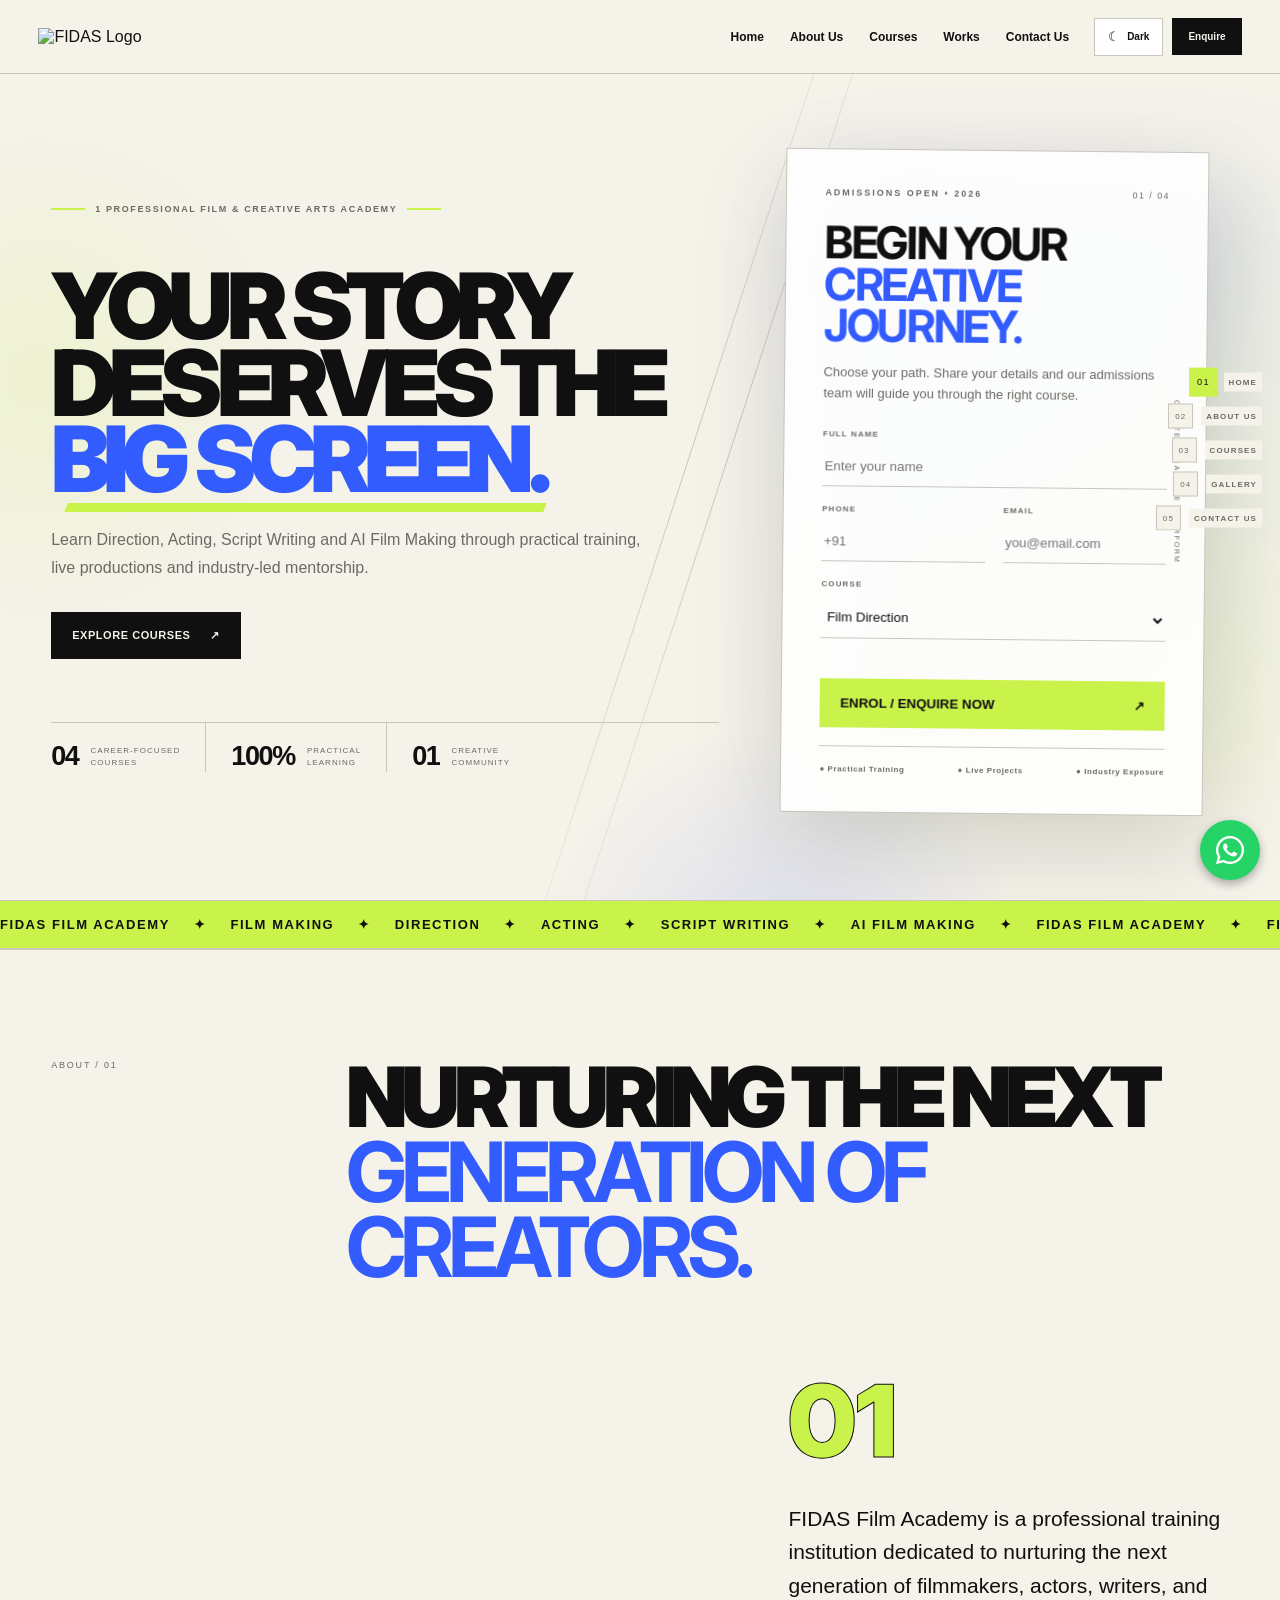
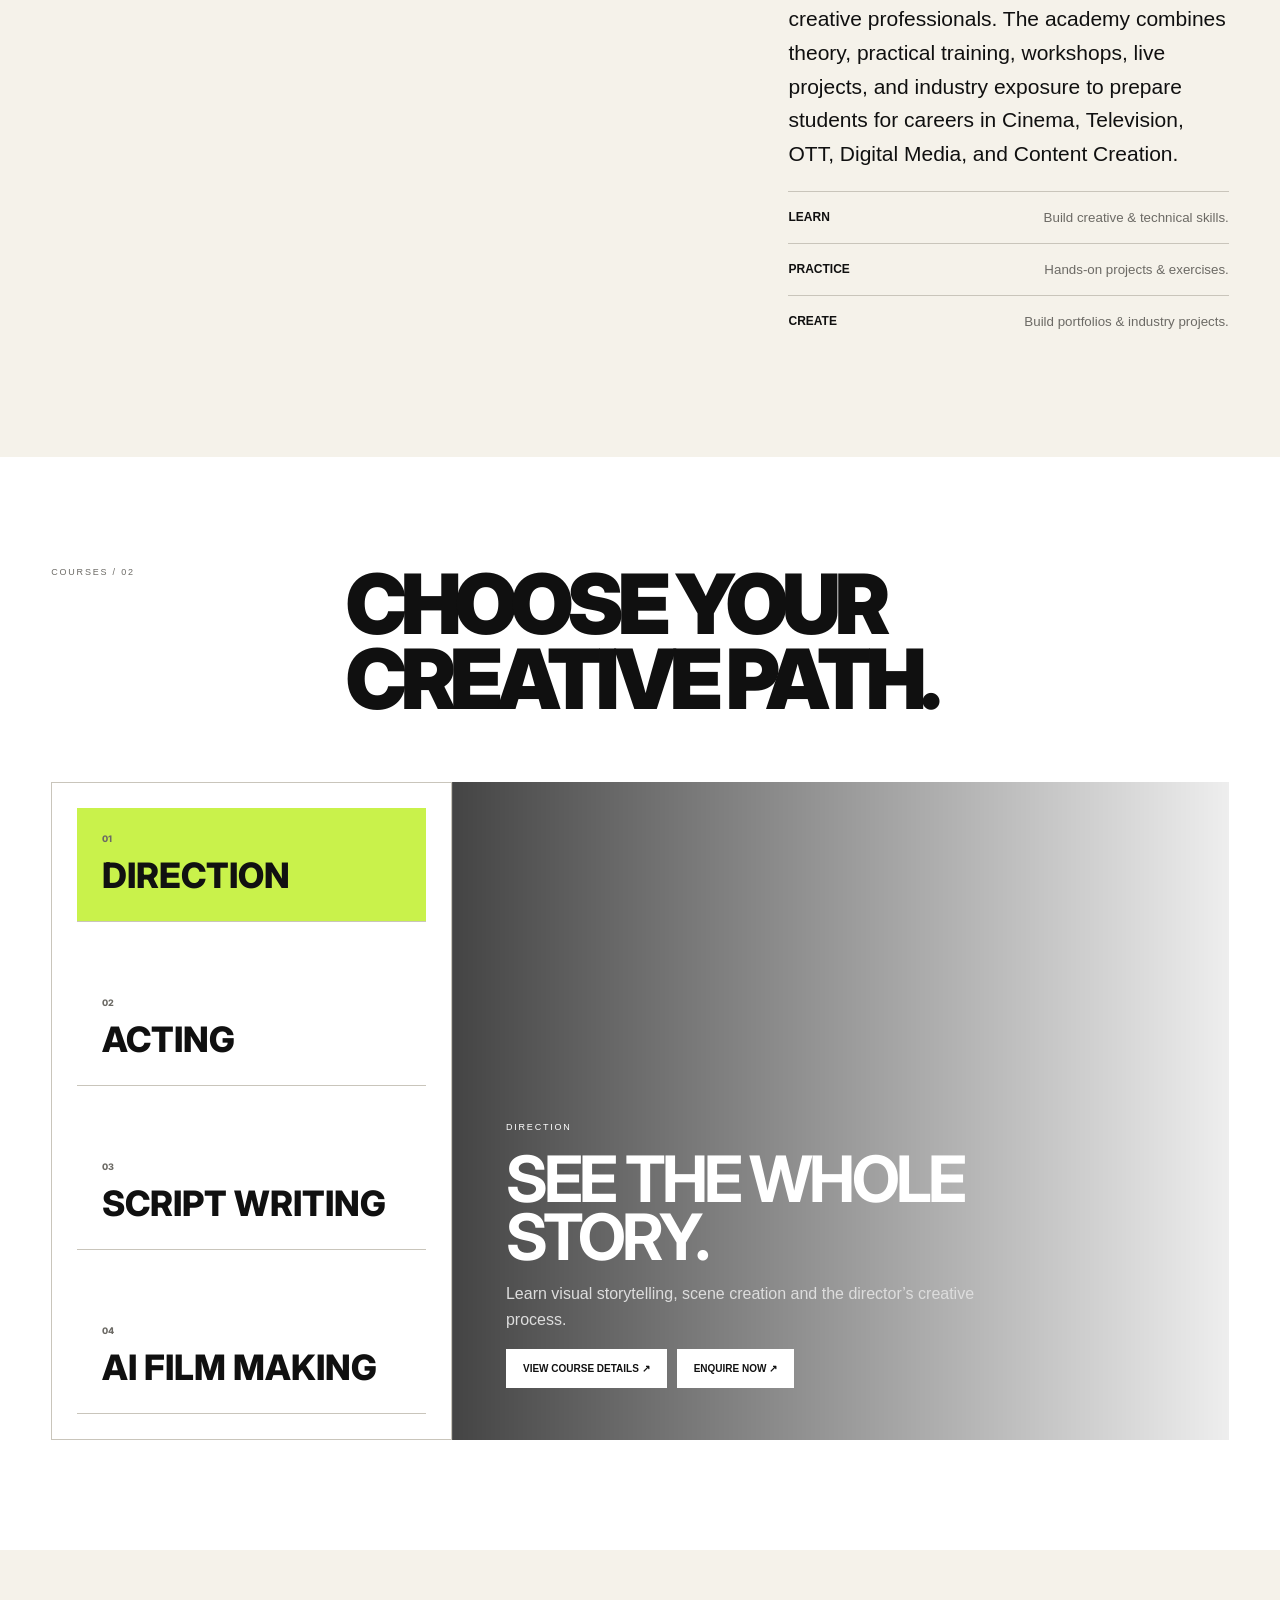
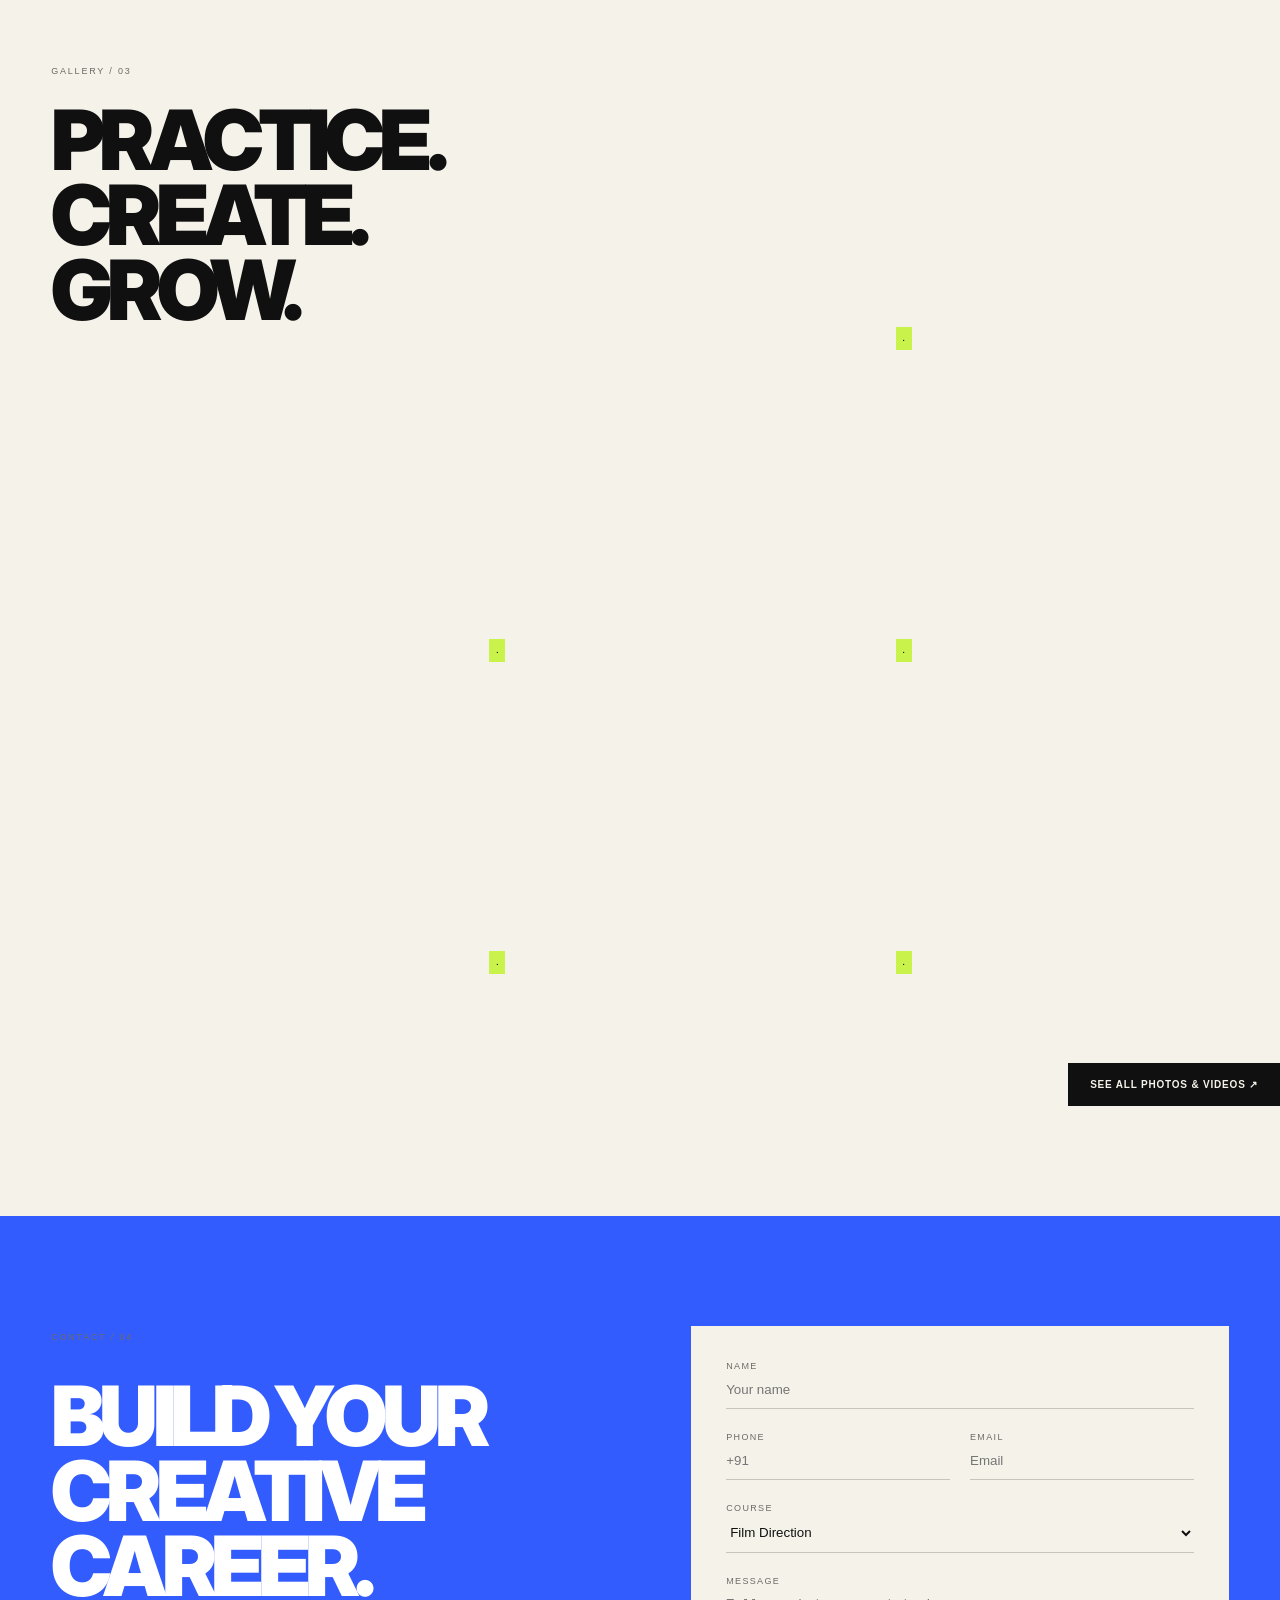
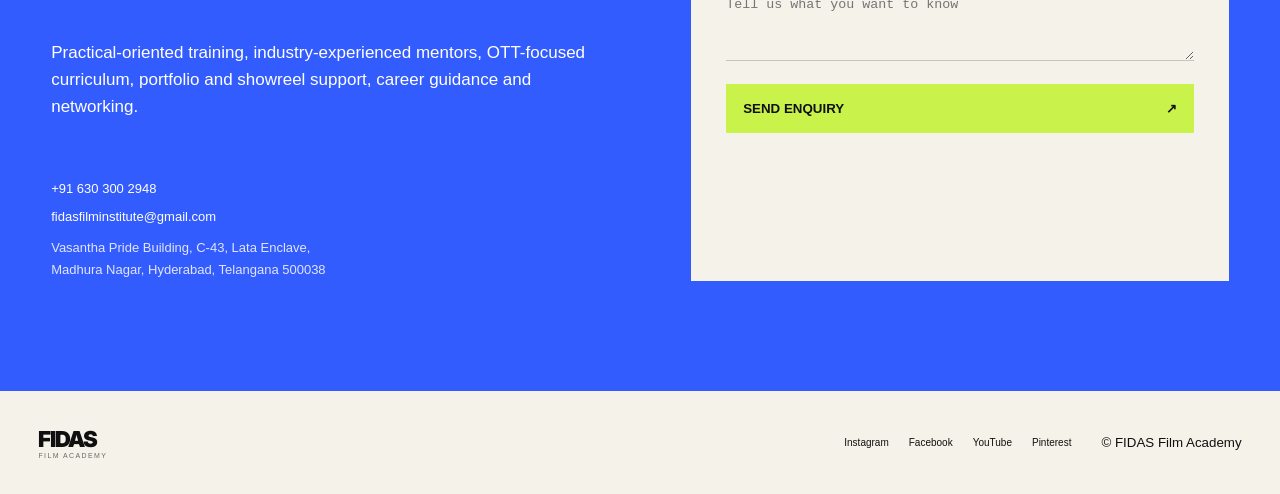
==== commit 29b898cf: "media optmised for bandwidth" ====
--- a/index.html
+++ b/index.html
@@ -1,6 +1,7 @@
 <!doctype html>
 <html lang="en" data-theme="light">
-
+<meta name="description"
+content="FIDAS Film Academy offers professional acting, direction, screenplay writing, cinematography and filmmaking courses taught by industry experts.">
 <head>
     <meta charset="utf-8">
     <meta name="viewport" content="width=device-width,initial-scale=1">
@@ -25,9 +26,9 @@
     </aside>
     <header>
         <a class="brand" href="#home">
-            <img src="./media/logo.jpeg" alt="FIDAS Logo">
+            <img src="https://raw.githubusercontent.com/MGRtechStudio/fidas_media/refs/heads/main/logo.avif" alt="FIDAS Logo">
         </a>
-        <nav><a href="#home">Home</a><a href="about.html">About Us</a><a href="course.html">Course</a><a href="gallery.html">Gallery</a><a href="#contact">Contact Us</a></nav>
+        <nav><a href="./">Home</a><a href="about.html">About Us</a><a href="course.html">Courses</a><a href="gallery.html">Works</a><a href="#contact">Contact Us</a></nav>
         <div class="actions">
             <button id="theme"><span id="themeIcon">☾</span><b id="themeText">Dark</b></button><a href="#contact" class="join">Enquire</a>
             <button id="menu">☰</button>
@@ -45,7 +46,7 @@
                   YOUR STORY<br>DESERVES THE<br><span>BIG SCREEN.</span>
                </h1>
                 <p>Learn Direction, Acting, Script Writing and AI Film Making through practical training, live productions and industry-led mentorship.</p>
-                <div class="hero-buttons"><a href="#courses" class="solid">EXPLORE COURSES <b>↗</b></a><a href="gallery.html" class="outline">VIEW STUDENT WORK</a></div>
+                <div class="hero-buttons"><a href="#courses" class="solid">EXPLORE COURSES <b>↗</b></a></div>
                 <div class="hero-proof">
                     <div><strong>04</strong><span>CAREER-FOCUSED<br>COURSES</span></div>
                     <div><strong>100%</strong><span>PRACTICAL<br>LEARNING</span></div>
@@ -136,11 +137,11 @@
                 <h2>PRACTICE.<br>CREATE.<br>GROW.</h2>
             </div>
             <div class="gallery-grid">
-                <a class="g g1" href="gallery.html#live-practicals"><span>.</span></a>
-                <a class="g g2" href="gallery.html#camera-exercises"><span>.</span></a>
-                <a class="g g3" href="gallery.html#short-film"><span>.</span></a>
-                <a class="g g6" href="gallery.html#storyboarding"><span>.</span></a>
-                <a class="g g5" href="gallery.html#master-classes"><span>.</span></a></div>
+                <a class="g g13" href="gallery.html#live-practicals"><span>.</span></a>
+                <a class="g g11" href="gallery.html#camera-exercises"><span>.</span></a>
+                <a class="g g19" href="gallery.html#short-film"><span>.</span></a>
+                <a class="g g12" href="gallery.html#storyboarding"><span>.</span></a>
+                <a class="g g16" href="gallery.html#master-classes"><span>.</span></a></div>
             <div class="gallery-seeall"><a href="gallery.html">SEE ALL PHOTOS & VIDEOS ↗</a></div>
         </section>
         <section class="contact" id="contact">
@@ -189,7 +190,7 @@
             <a
             target="_blank" href="https://in.pinterest.com/fidasfilmacademy/">Pinterest</a>
         </div>
-        <small>© 2026 FIDAS Film Academy</small>
+        <small>© FIDAS Film Academy</small>
     </footer>
     <a class="wa" target="_blank" href="https://wa.me/916303002948?text=Hi%20FIDAS%20Film%20Institute%2C%20I%20would%20like%20to%20know%20more%20about%20your%20courses.">
         <i class="fa-brands fa-whatsapp"></i>
--- a/style.css
+++ b/style.css
@@ -310,7 +310,7 @@
 
 .about-img {
 	height: 560px;
-	background: url("https://images.unsplash.com/photo-1492619375914-88005aa9e8fb?auto=format&fit=crop&w=1300&q=85") center/cover
+	background: url("https://raw.githubusercontent.com/MGRtechStudio/fidas_media/refs/heads/main/camera.avif") center/cover
 }
 
 .about-text {
@@ -368,6 +368,7 @@
 .course-nav {
 	display: flex;
 	flex-direction: column;
+	
 	border: 1px solid var(--line)
 }
 
@@ -379,8 +380,9 @@
 	color: var(--ink);
 	text-align: left;
 	padding: 25px;
+	margin: 25px;
 	font-weight: 800;
-	font-size: 20px;
+	font-size: 35px;
 	cursor: pointer
 }
 
@@ -494,38 +496,79 @@
 
 .g1 {
 	grid-row: span 2;
-	background-image: url("./media/g1.jpeg")
+	background-image: url("https://raw.githubusercontent.com/MGRtechStudio/fidas_media/refs/heads/main/g1.avif")
 }
 
 .g2 {
-	background-image: url("./media/g2.jpeg")
+	background-image: url("https://raw.githubusercontent.com/MGRtechStudio/fidas_media/refs/heads/main/g2.avif")
 }
 
 .g3 {
-	background-image: url("./media/g3.jpeg")
+	background-image: url("https://raw.githubusercontent.com/MGRtechStudio/fidas_media/refs/heads/main/g3.avif")
 }
 
 .g4 {
-	background-image: url("./media/g4.jpeg")
+	background-image: url("https://raw.githubusercontent.com/MGRtechStudio/fidas_media/refs/heads/main/g4.avif")
 }
 
 .g5 {
-	background-image: url("./media/g5.png")
+	background-image: url("https://raw.githubusercontent.com/MGRtechStudio/fidas_media/refs/heads/main/g5.avif")
 }
 .g6 {
-	background-image: url("./media/g6.png")
+	background-image: url("https://raw.githubusercontent.com/MGRtechStudio/fidas_media/refs/heads/main/g6.avif")
 }
 .g7 {
-	background-image: url("./media/g7.png")
+	background-image: url("https://raw.githubusercontent.com/MGRtechStudio/fidas_media/refs/heads/main/g7.avif")
 }
 .g8 {
-	background-image: url("./media/g8.jpeg")
+	background-image: url("https://raw.githubusercontent.com/MGRtechStudio/fidas_media/refs/heads/main/g8.avif")
 }
 .g9 {
-	background-image: url("./media/g9.jpeg")
+	background-image: url("https://raw.githubusercontent.com/MGRtechStudio/fidas_media/refs/heads/main/g9.avif")
 }
 .g10 {
-	background-image: url("./media/g10.jpeg")
+	background-image: url("https://raw.githubusercontent.com/MGRtechStudio/fidas_media/refs/heads/main/g10.avif")
+}
+
+.g11 {
+	background-image: url("https://raw.githubusercontent.com/MGRtechStudio/fidas_media/refs/heads/main/g11.avif")
+}
+
+.g12 {
+	background-image: url("https://raw.githubusercontent.com/MGRtechStudio/fidas_media/refs/heads/main/g12.avif")
+}
+
+.g13 {
+	grid-row: span 2;
+	background-image: url("https://raw.githubusercontent.com/MGRtechStudio/fidas_media/refs/heads/main/g13.avif")
+}
+
+.g14 {
+	background-image: url("https://raw.githubusercontent.com/MGRtechStudio/fidas_media/refs/heads/main/g14.avif")
+}
+
+.g15 {
+	background-image: url("https://raw.githubusercontent.com/MGRtechStudio/fidas_media/refs/heads/main/g15.avif")
+}
+
+.g16 {
+	background-image: url("https://raw.githubusercontent.com/MGRtechStudio/fidas_media/refs/heads/main/g16.avif")
+}
+
+.g17 {
+	background-image: url("https://raw.githubusercontent.com/MGRtechStudio/fidas_media/refs/heads/main/g17.avif")
+}
+
+.g18 {
+	background-image: url("https://raw.githubusercontent.com/MGRtechStudio/fidas_media/refs/heads/main/g18.avif")
+}
+
+.g19 {
+	background-image: url("https://raw.githubusercontent.com/MGRtechStudio/fidas_media/refs/heads/main/g19.avif")
+}
+
+.g20 {
+	background-image: url("https://raw.githubusercontent.com/MGRtechStudio/fidas_media/refs/heads/main/g20.avif")
 }
 
 .contact {
@@ -1009,7 +1052,7 @@
 
 .course-nav button:hover {
 	transform: translateX(8px);
-	background: var(--card);
+	
 	box-shadow: 8px 8px 0 var(--lime)
 }
 
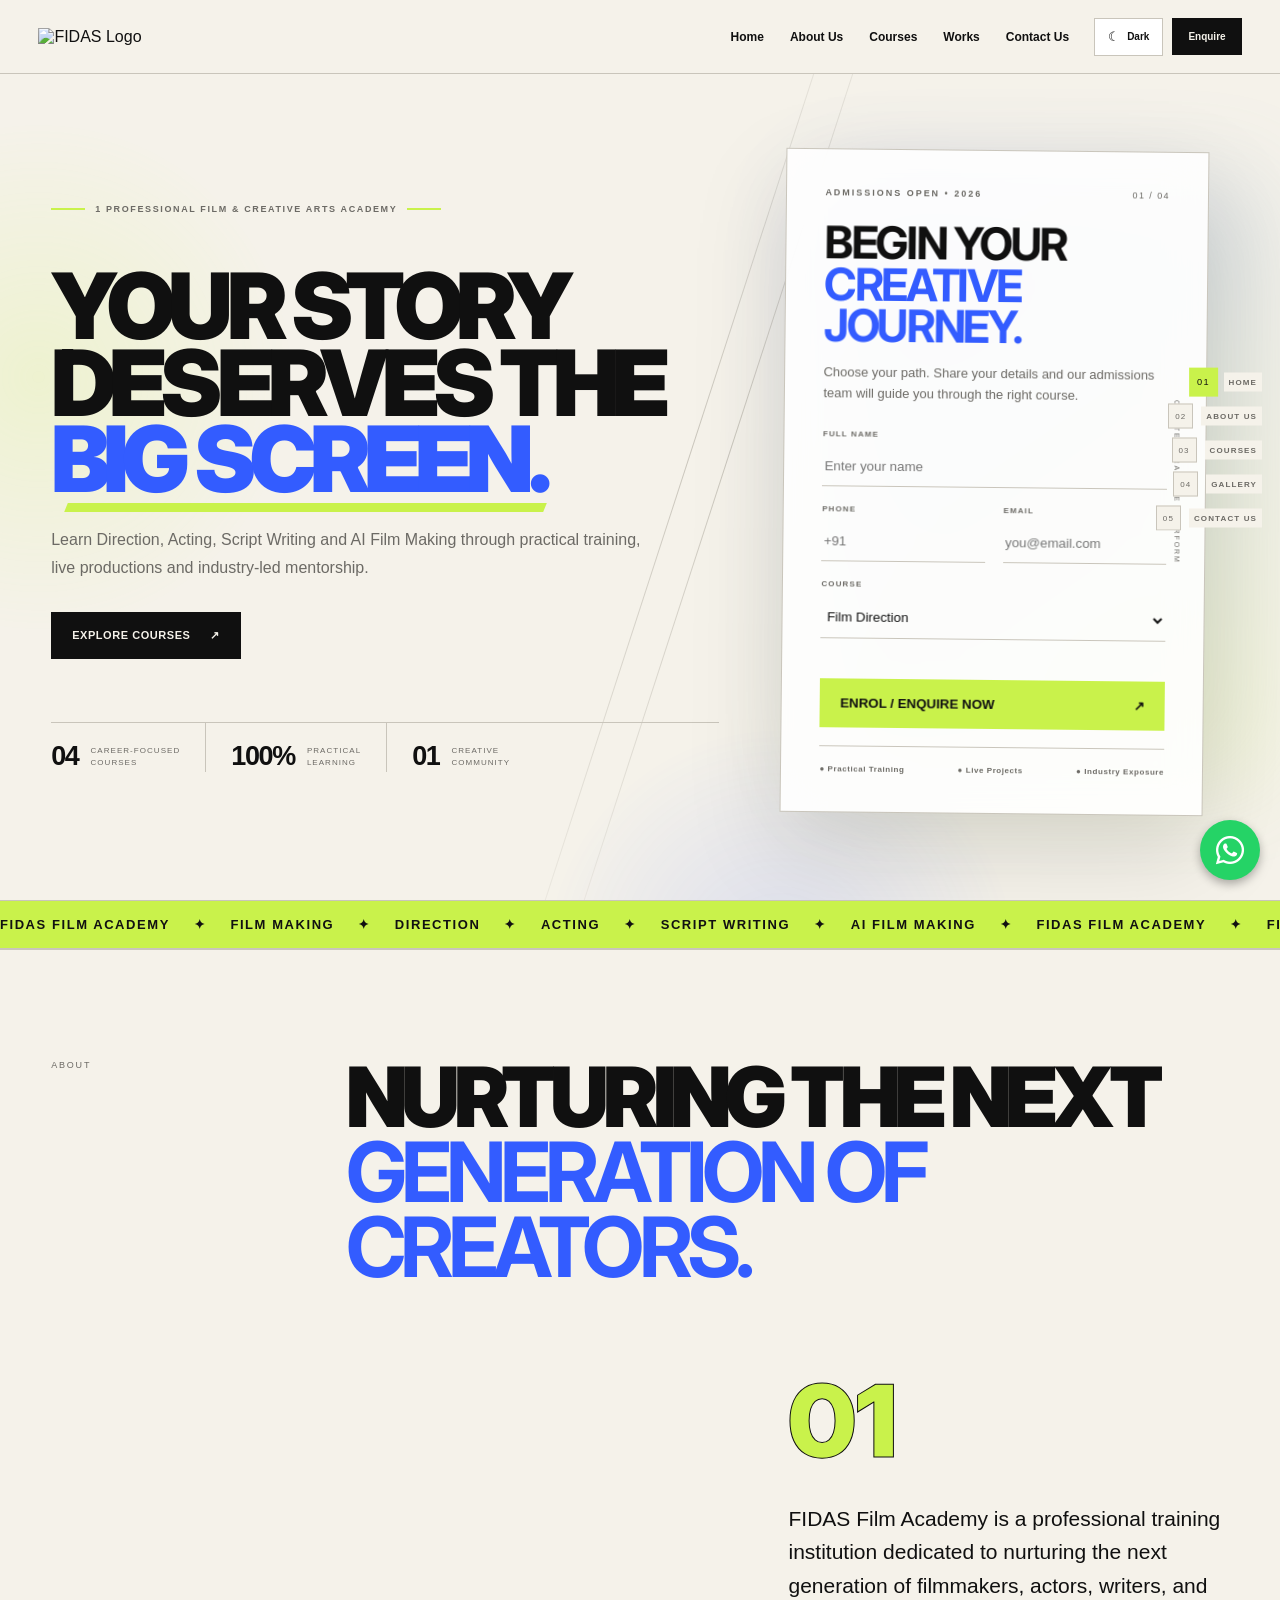
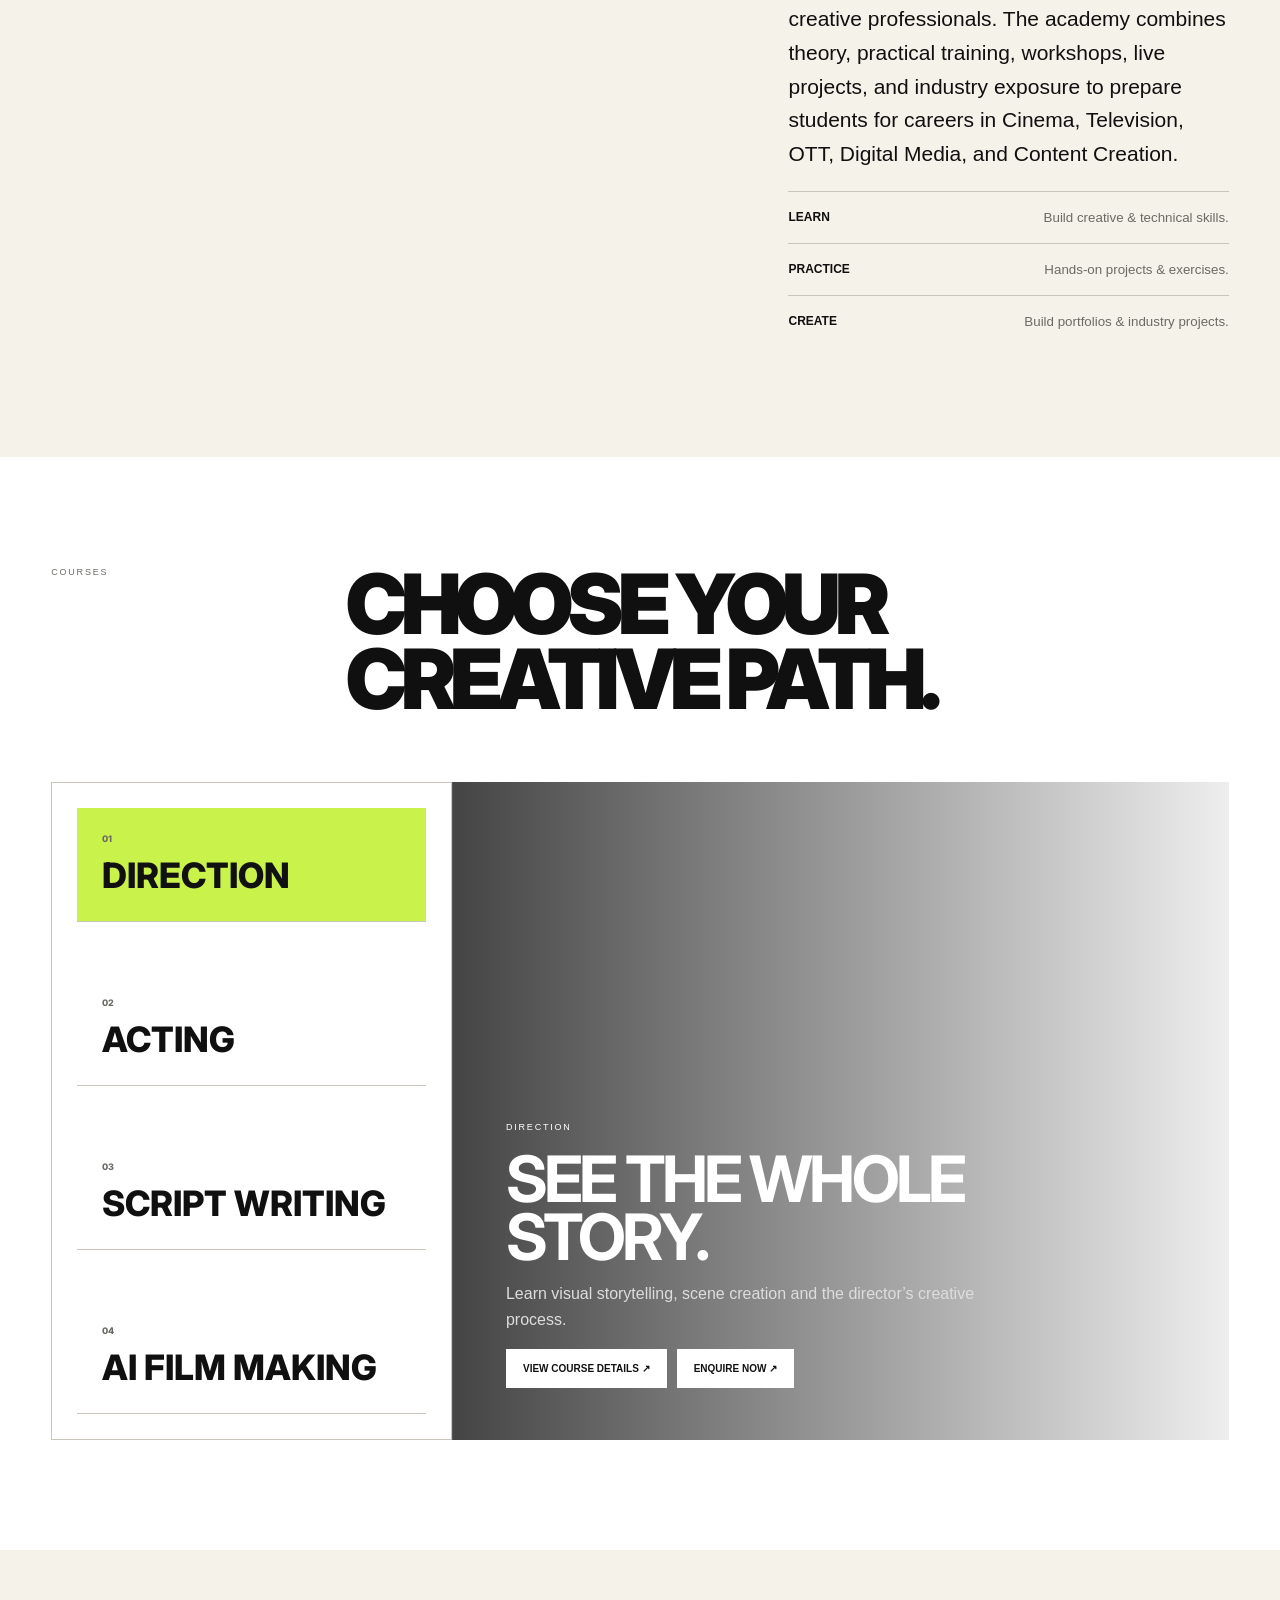
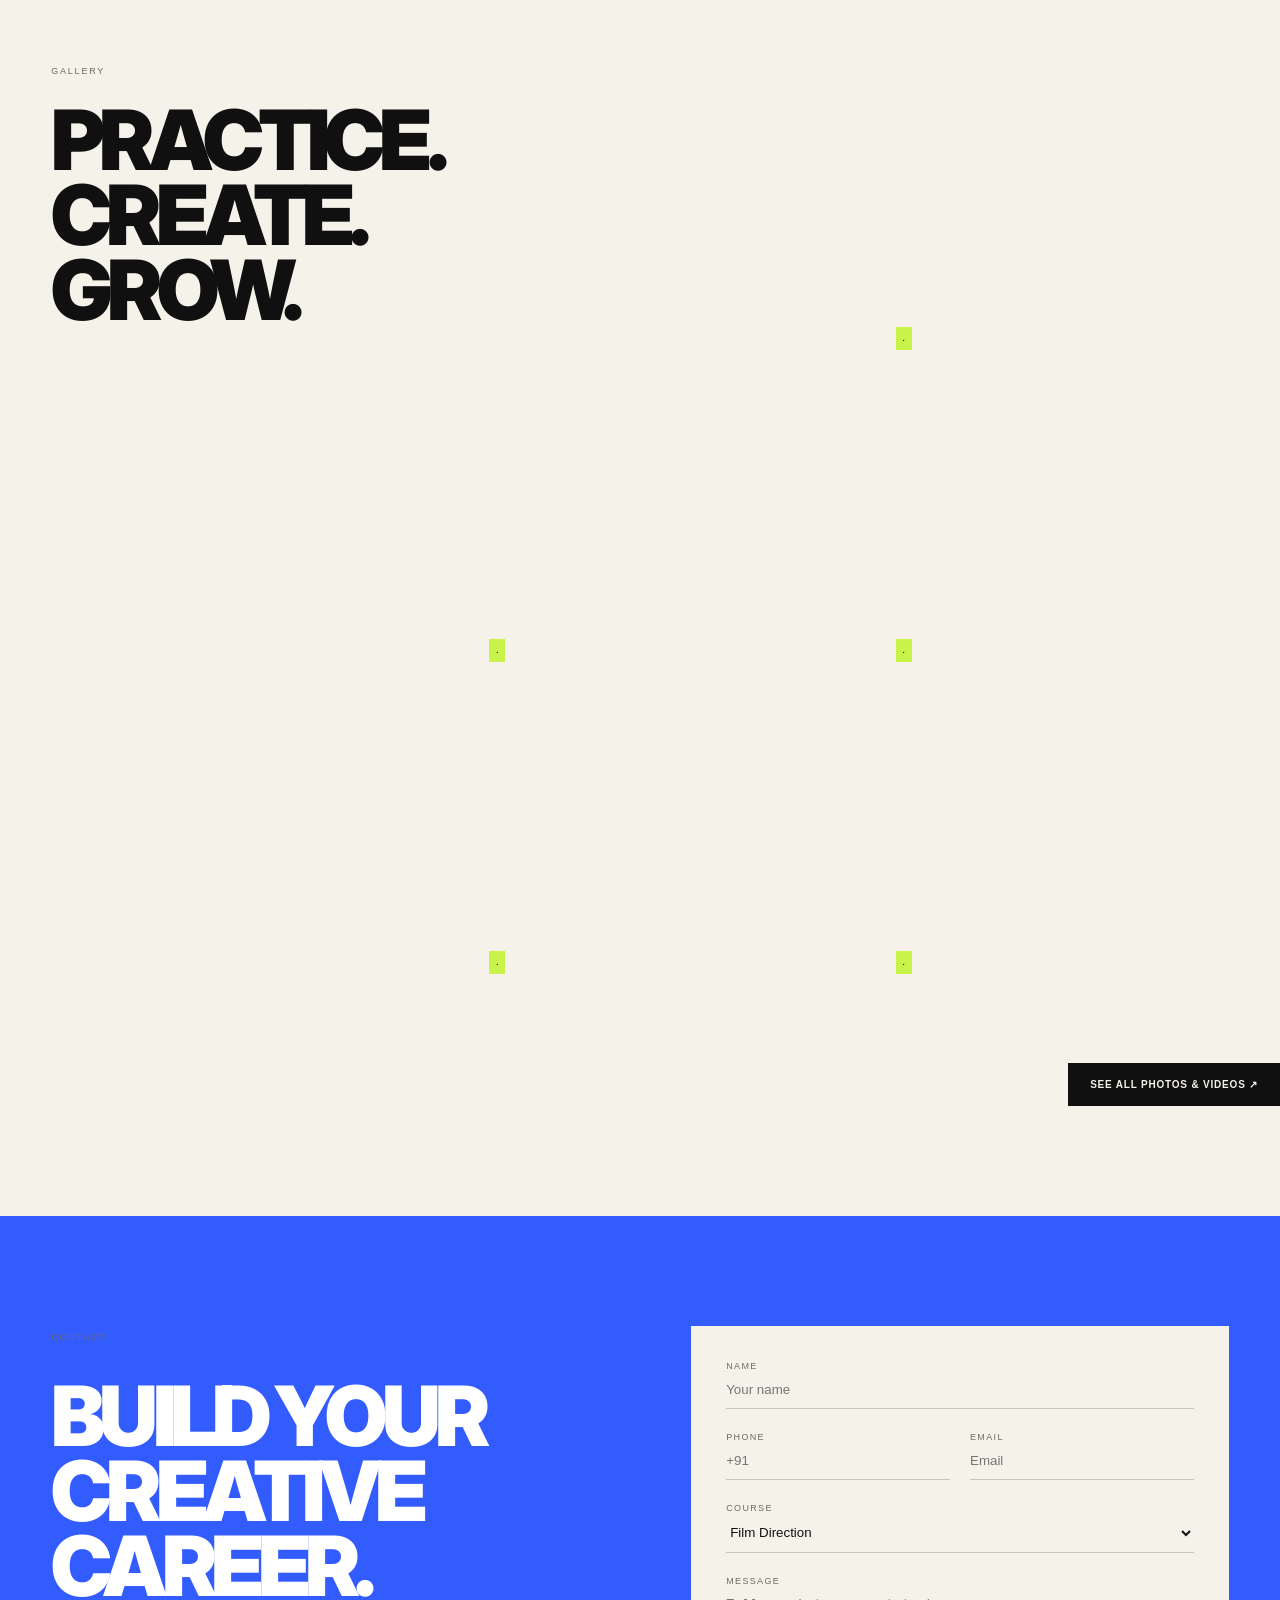
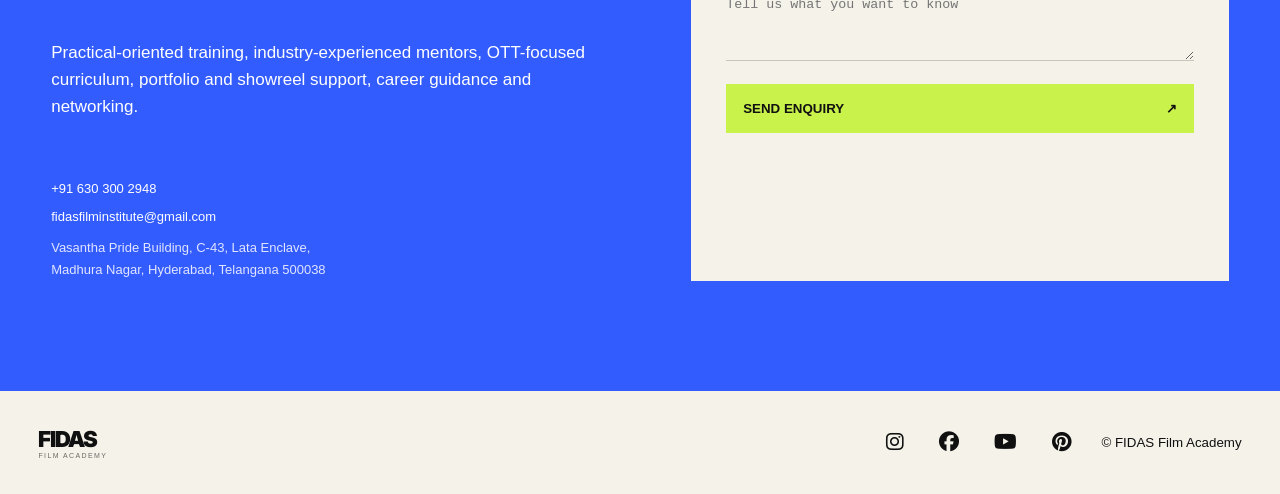
==== commit 7d11e9f9: "after minor changes" ====
--- a/index.html
+++ b/index.html
@@ -11,6 +11,8 @@
     <link href="https://fonts.googleapis.com/css2?family=Inter:wght@400;500;600;700;800;900&display=swap" rel="stylesheet">
     <link rel="stylesheet" href="style.css">
     <link rel="stylesheet" href="https://cdnjs.cloudflare.com/ajax/libs/font-awesome/6.7.2/css/all.min.css">
+    <link rel="stylesheet" href="https://cdnjs.cloudflare.com/ajax/libs/font-awesome/4.7.0/css/font-awesome.min.css">
+
 </head>
 
 <body>
@@ -92,7 +94,7 @@
         </div>
         <section class="about" id="about">
             <div class="about-head">
-                <span>ABOUT / 01</span>
+                <span>ABOUT</span>
                 <h2>NURTURING THE NEXT<br><b>GENERATION OF CREATORS.</b></h2>
             </div>
             <div class="about-body">
@@ -111,7 +113,7 @@
         </section>
         <section class="courses" id="courses">
             <div class="course-title">
-                <span>COURSES / 02</span>
+                <span>COURSES</span>
                 <h2>CHOOSE YOUR<br>CREATIVE PATH.</h2>
             </div>
             <div class="course-stage">
@@ -133,7 +135,7 @@
         </section>
         <section class="gallery" id="gallery">
             <div class="gallery-head">
-                <span>GALLERY / 03</span>
+                <span>GALLERY</span>
                 <h2>PRACTICE.<br>CREATE.<br>GROW.</h2>
             </div>
             <div class="gallery-grid">
@@ -146,7 +148,7 @@
         </section>
         <section class="contact" id="contact">
             <div class="contact-left">
-                <span>CONTACT / 04</span>
+                <span>CONTACT</span>
                 <h2>BUILD YOUR<br>CREATIVE CAREER.</h2>
                 <p>Practical-oriented training, industry-experienced mentors, OTT-focused curriculum, portfolio and showreel support, career guidance and networking.</p>
                 <div class="contact-data">
@@ -186,9 +188,11 @@
     </main>
     <footer>
         <div class="brand"><span>FIDAS</span><small>FILM ACADEMY</small></div>
-        <div class="social"><a target="_blank" href="https://www.instagram.com/fidasfilminstitute/">Instagram</a><a target="_blank" href="https://www.facebook.com/fidasfilminstitute">Facebook</a><a target="_blank" href="https://www.youtube.com/@fidasfilminstitute">YouTube</a>
-            <a
-            target="_blank" href="https://in.pinterest.com/fidasfilmacademy/">Pinterest</a>
+        <div class="social">
+            <a target="_blank" href="https://www.instagram.com/fidasfilminstitute/"><div><i class="fa-brands fa-instagram"></i></div></a>
+            <a target="_blank" href="https://www.facebook.com/fidasfilminstitute"><div><i class="fa-brands fa-facebook"></i></div></a>
+            <a target="_blank" href="https://www.youtube.com/@fidasfilminstitute"><div><i class="fa-brands fa-youtube"></i></div></a>
+            <a target="_blank" href="https://in.pinterest.com/fidasfilmacademy/"><div><i class="fa-brands fa-pinterest"></i></div></a>
         </div>
         <small>© FIDAS Film Academy</small>
     </footer>
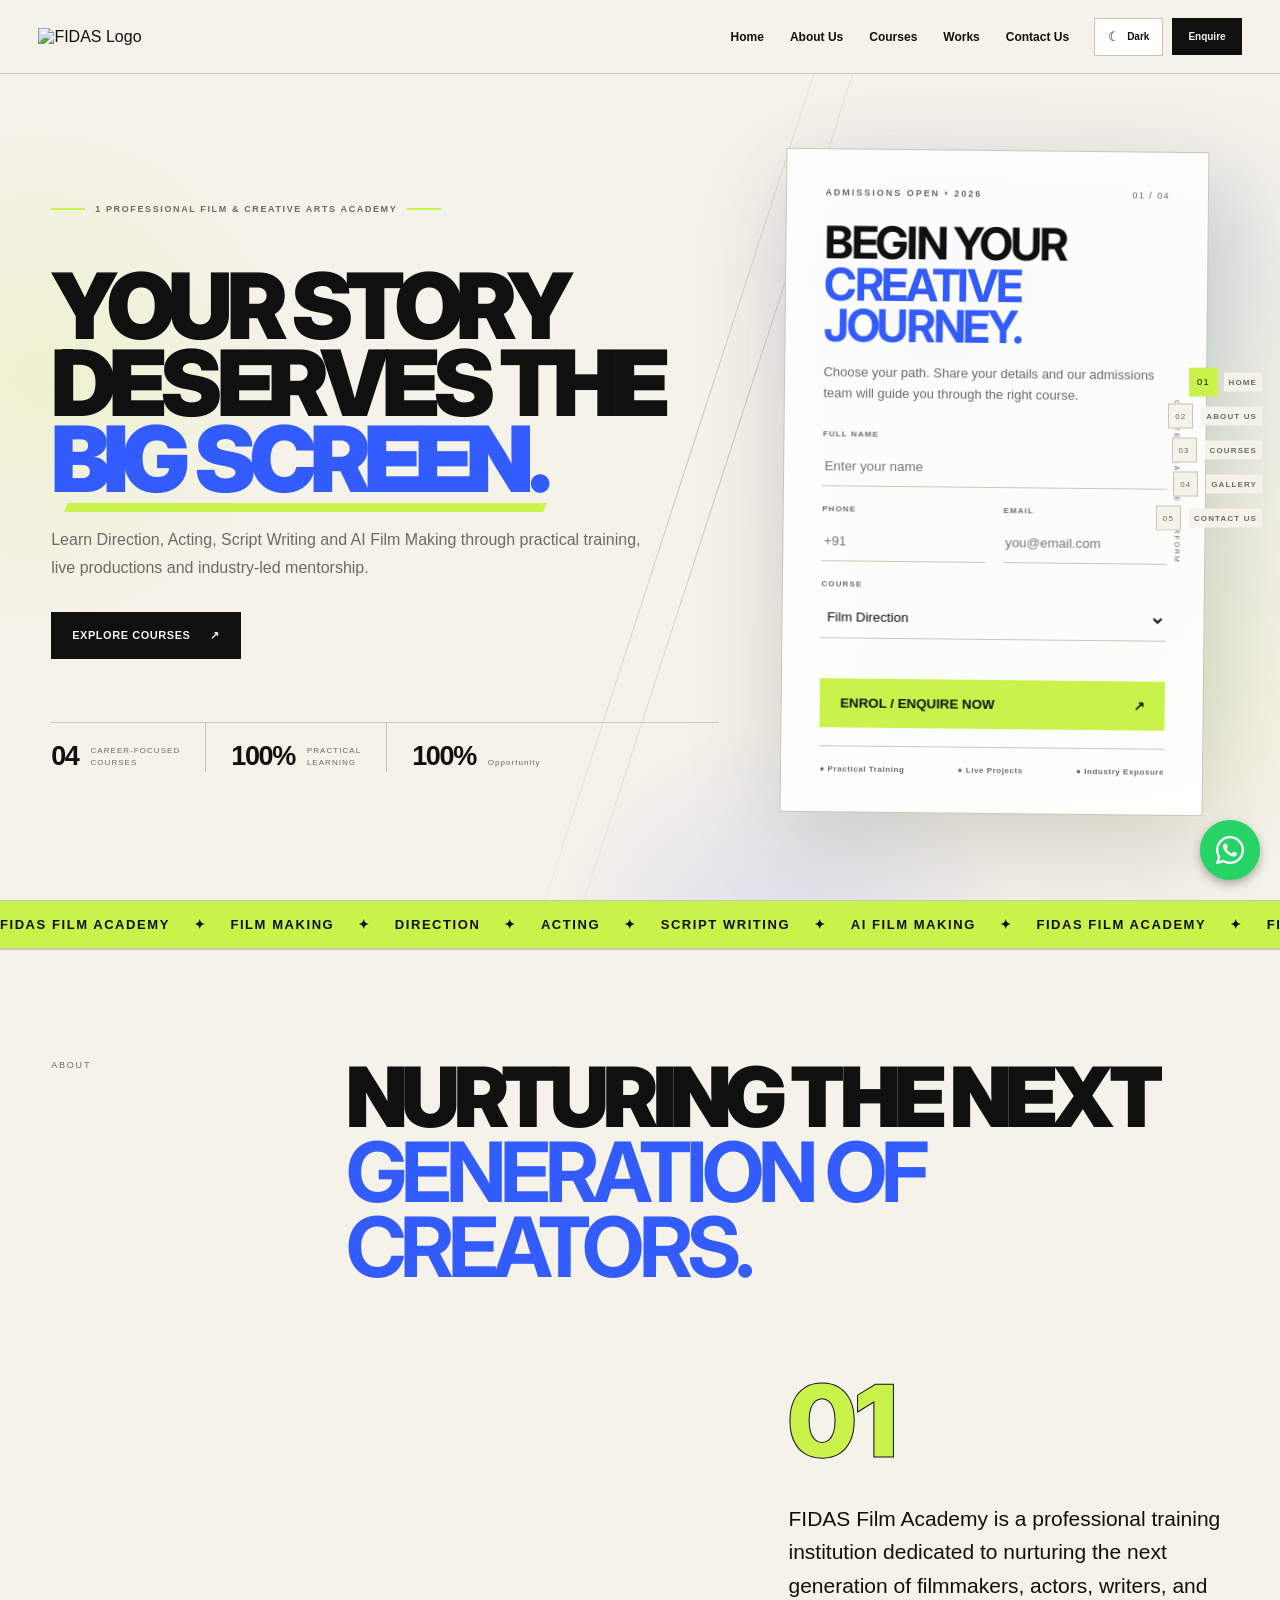
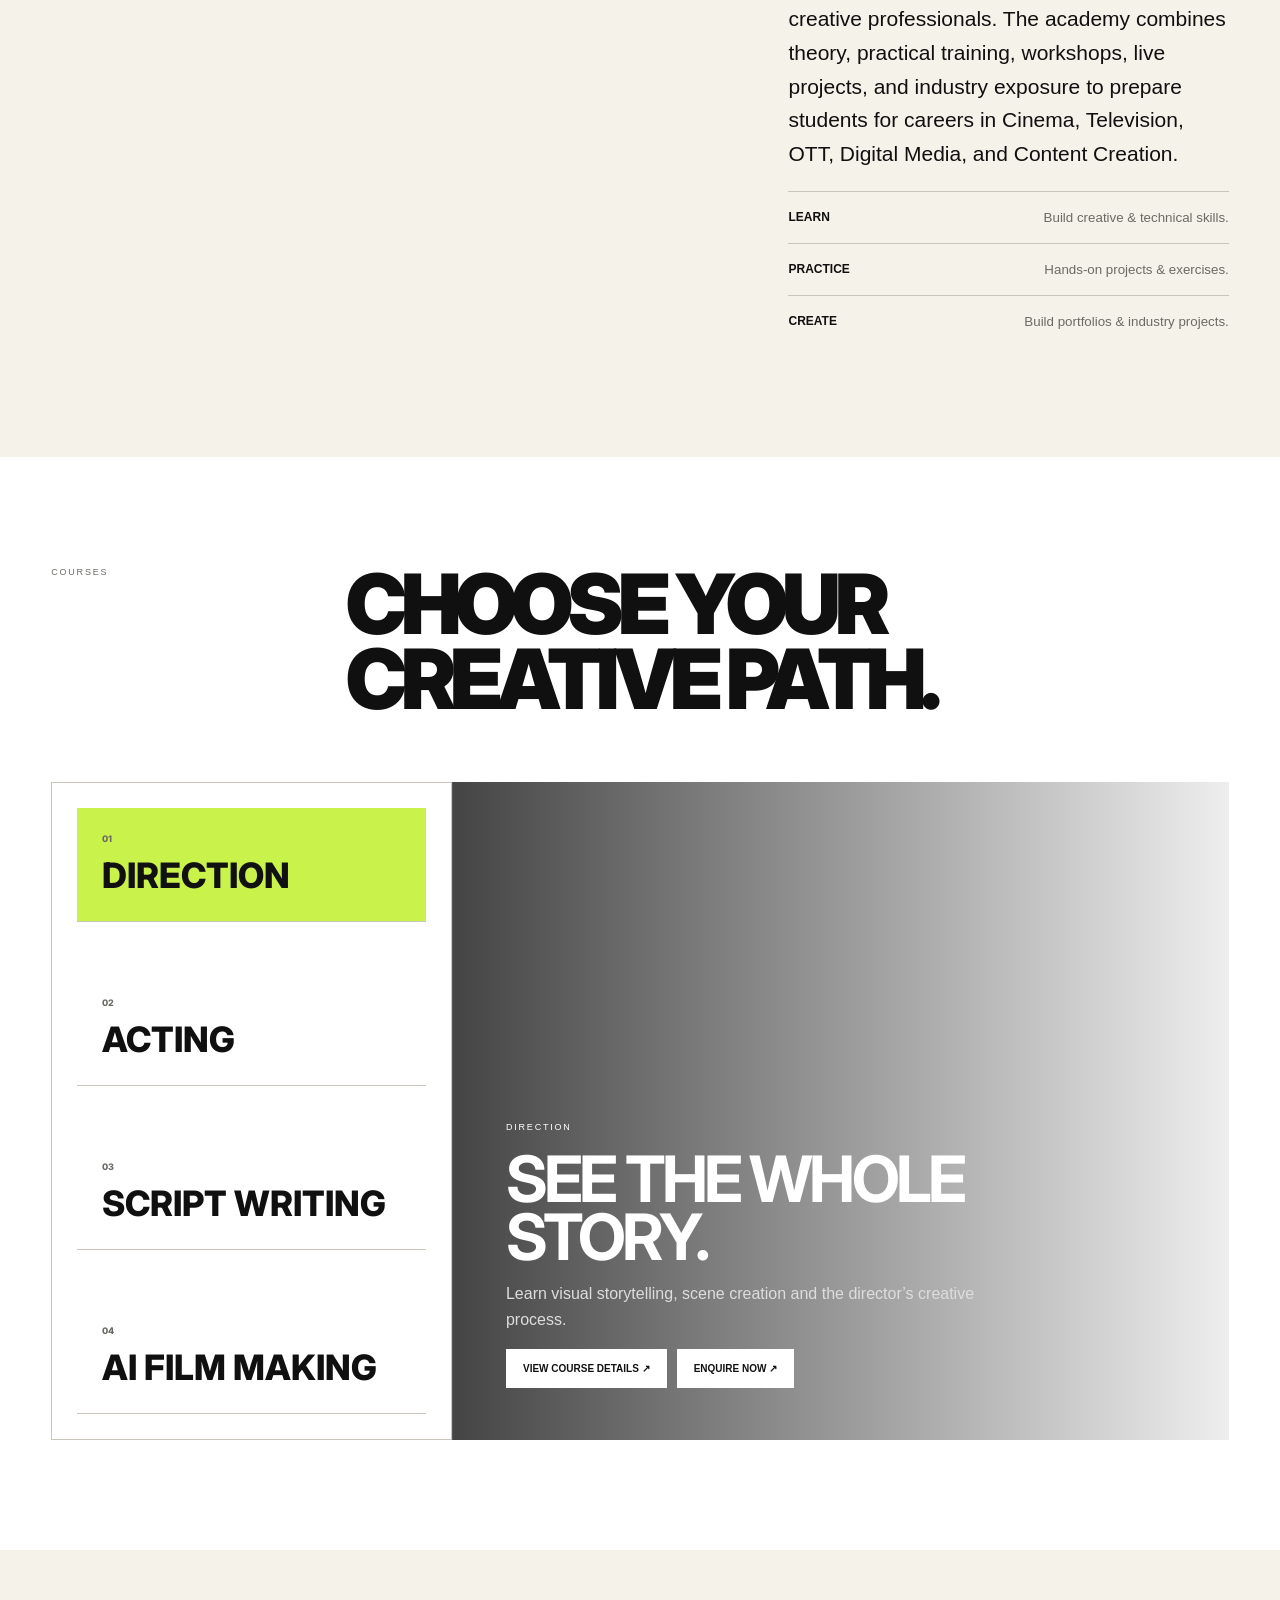
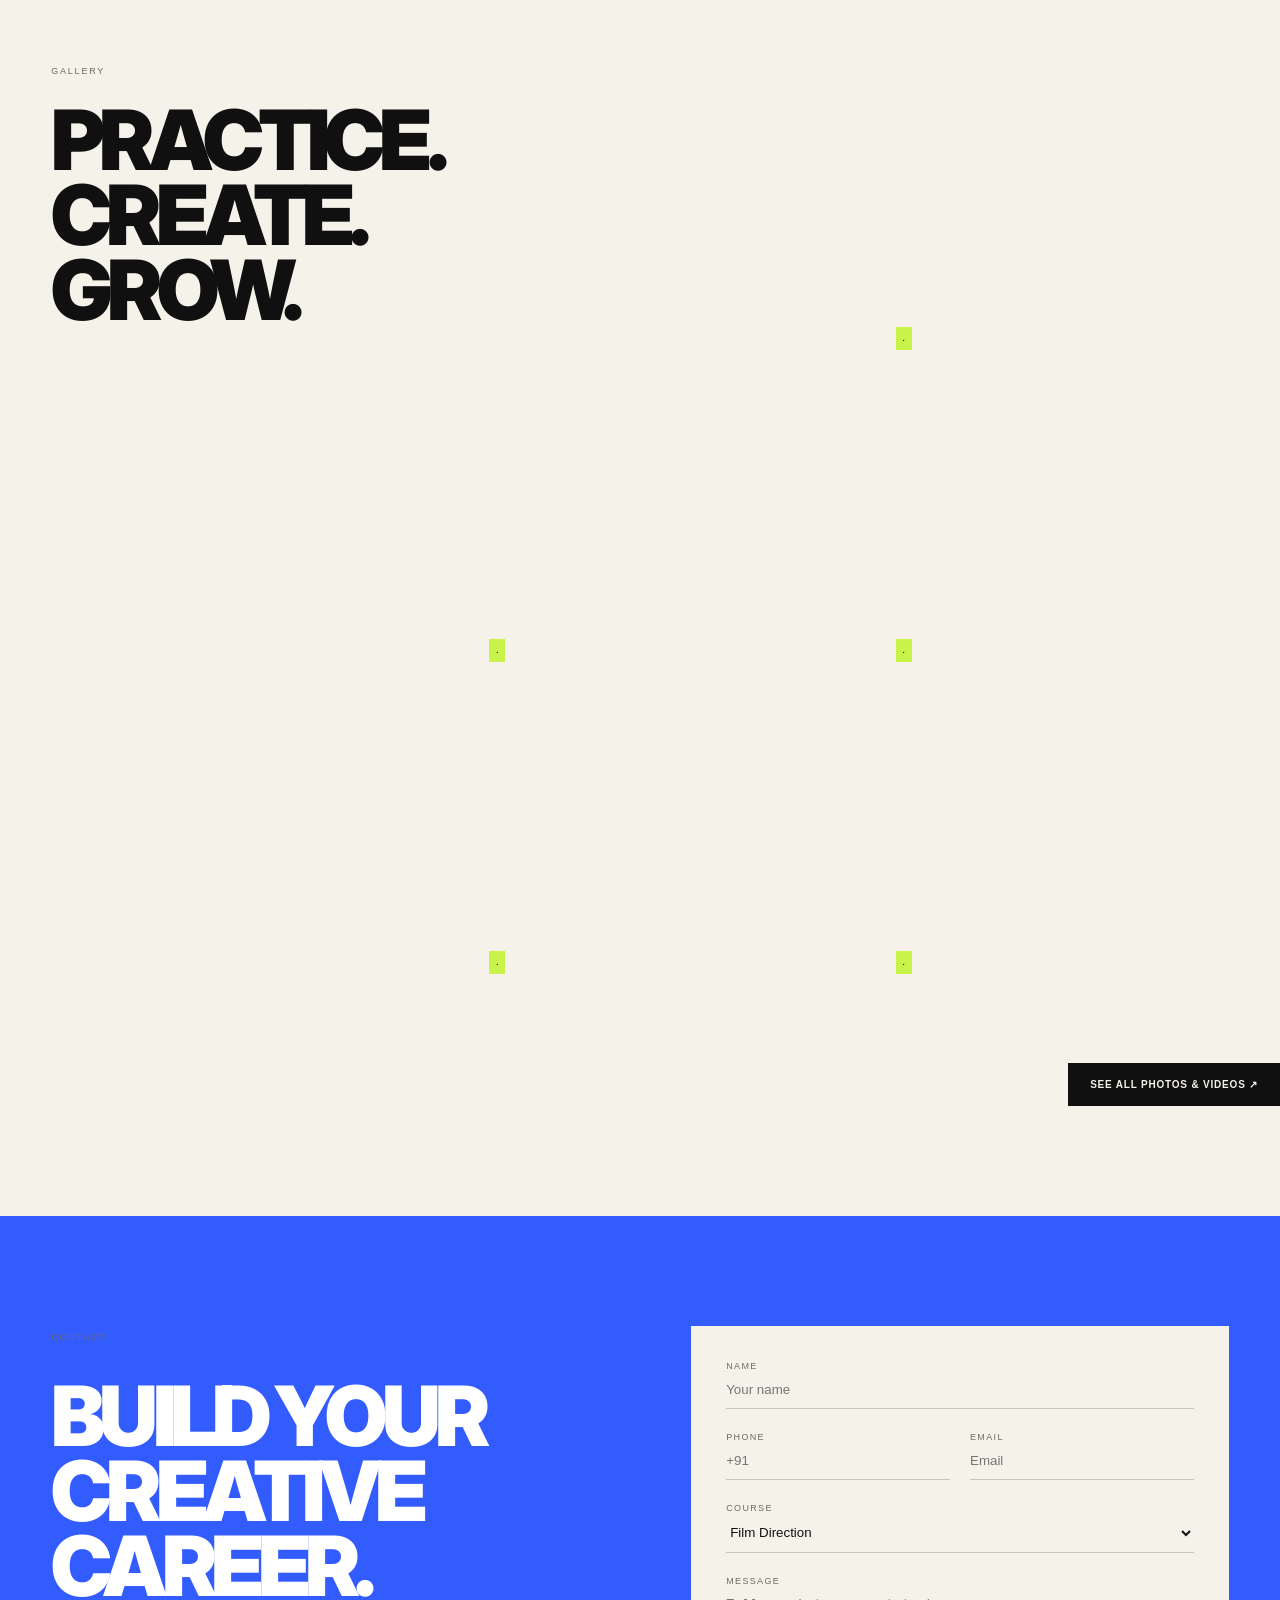
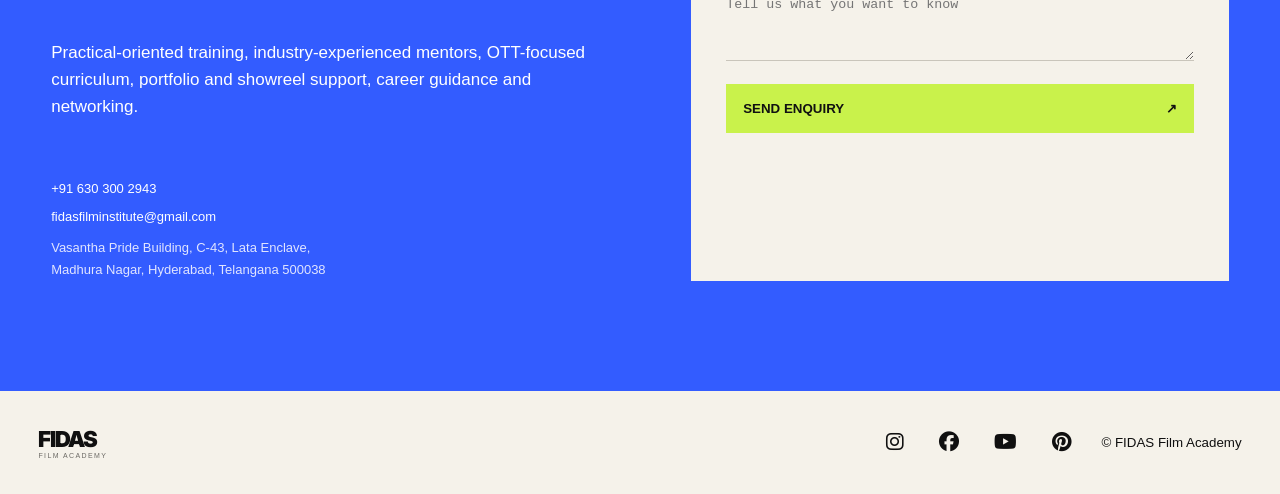
==== commit e0379b21: "phone number updated" ====
--- a/index.html
+++ b/index.html
@@ -3,6 +3,7 @@
 <meta name="description"
 content="FIDAS Film Academy offers professional acting, direction, screenplay writing, cinematography and filmmaking courses taught by industry experts.">
 <head>
+    <link rel="icon" type="image/png" href="https://raw.githubusercontent.com/MGRtechStudio/fidas_media/refs/heads/main/logo.avif">
     <meta charset="utf-8">
     <meta name="viewport" content="width=device-width,initial-scale=1">
     <title>FIDAS Film Academy | Professional Film Making Programs</title>
@@ -52,7 +53,7 @@
                 <div class="hero-proof">
                     <div><strong>04</strong><span>CAREER-FOCUSED<br>COURSES</span></div>
                     <div><strong>100%</strong><span>PRACTICAL<br>LEARNING</span></div>
-                    <div><strong>01</strong><span>CREATIVE<br>COMMUNITY</span></div>
+                    <div><strong>100%</strong><span><br>Opportunity</span></div>
                 </div>
             </div>
             <div class="hero-form-stage">
@@ -152,7 +153,7 @@
                 <h2>BUILD YOUR<br>CREATIVE CAREER.</h2>
                 <p>Practical-oriented training, industry-experienced mentors, OTT-focused curriculum, portfolio and showreel support, career guidance and networking.</p>
                 <div class="contact-data">
-                    <a href="tel:+916303002948">+91 630 300 2948</a><a href="mailto:fidasfilminstitute@gmail.com">fidasfilminstitute@gmail.com</a>
+                    <a href="tel:+916303002943">+91 630 300 2943</a><a href="mailto:fidasfilminstitute@gmail.com">fidasfilminstitute@gmail.com</a>
                     <address>Vasantha Pride Building, C-43, Lata Enclave,<br>Madhura Nagar, Hyderabad, Telangana 500038</address>
                 </div>
             </div>
@@ -196,7 +197,7 @@
         </div>
         <small>© FIDAS Film Academy</small>
     </footer>
-    <a class="wa" target="_blank" href="https://wa.me/916303002948?text=Hi%20FIDAS%20Film%20Institute%2C%20I%20would%20like%20to%20know%20more%20about%20your%20courses.">
+    <a class="wa" target="_blank" href="https://wa.me/916303002943?text=Hi%20FIDAS%20Film%20Institute%2C%20I%20would%20like%20to%20know%20more%20about%20your%20courses.">
         <i class="fa-brands fa-whatsapp"></i>
     </a>
     <div class="course-modal" id="courseModal">
